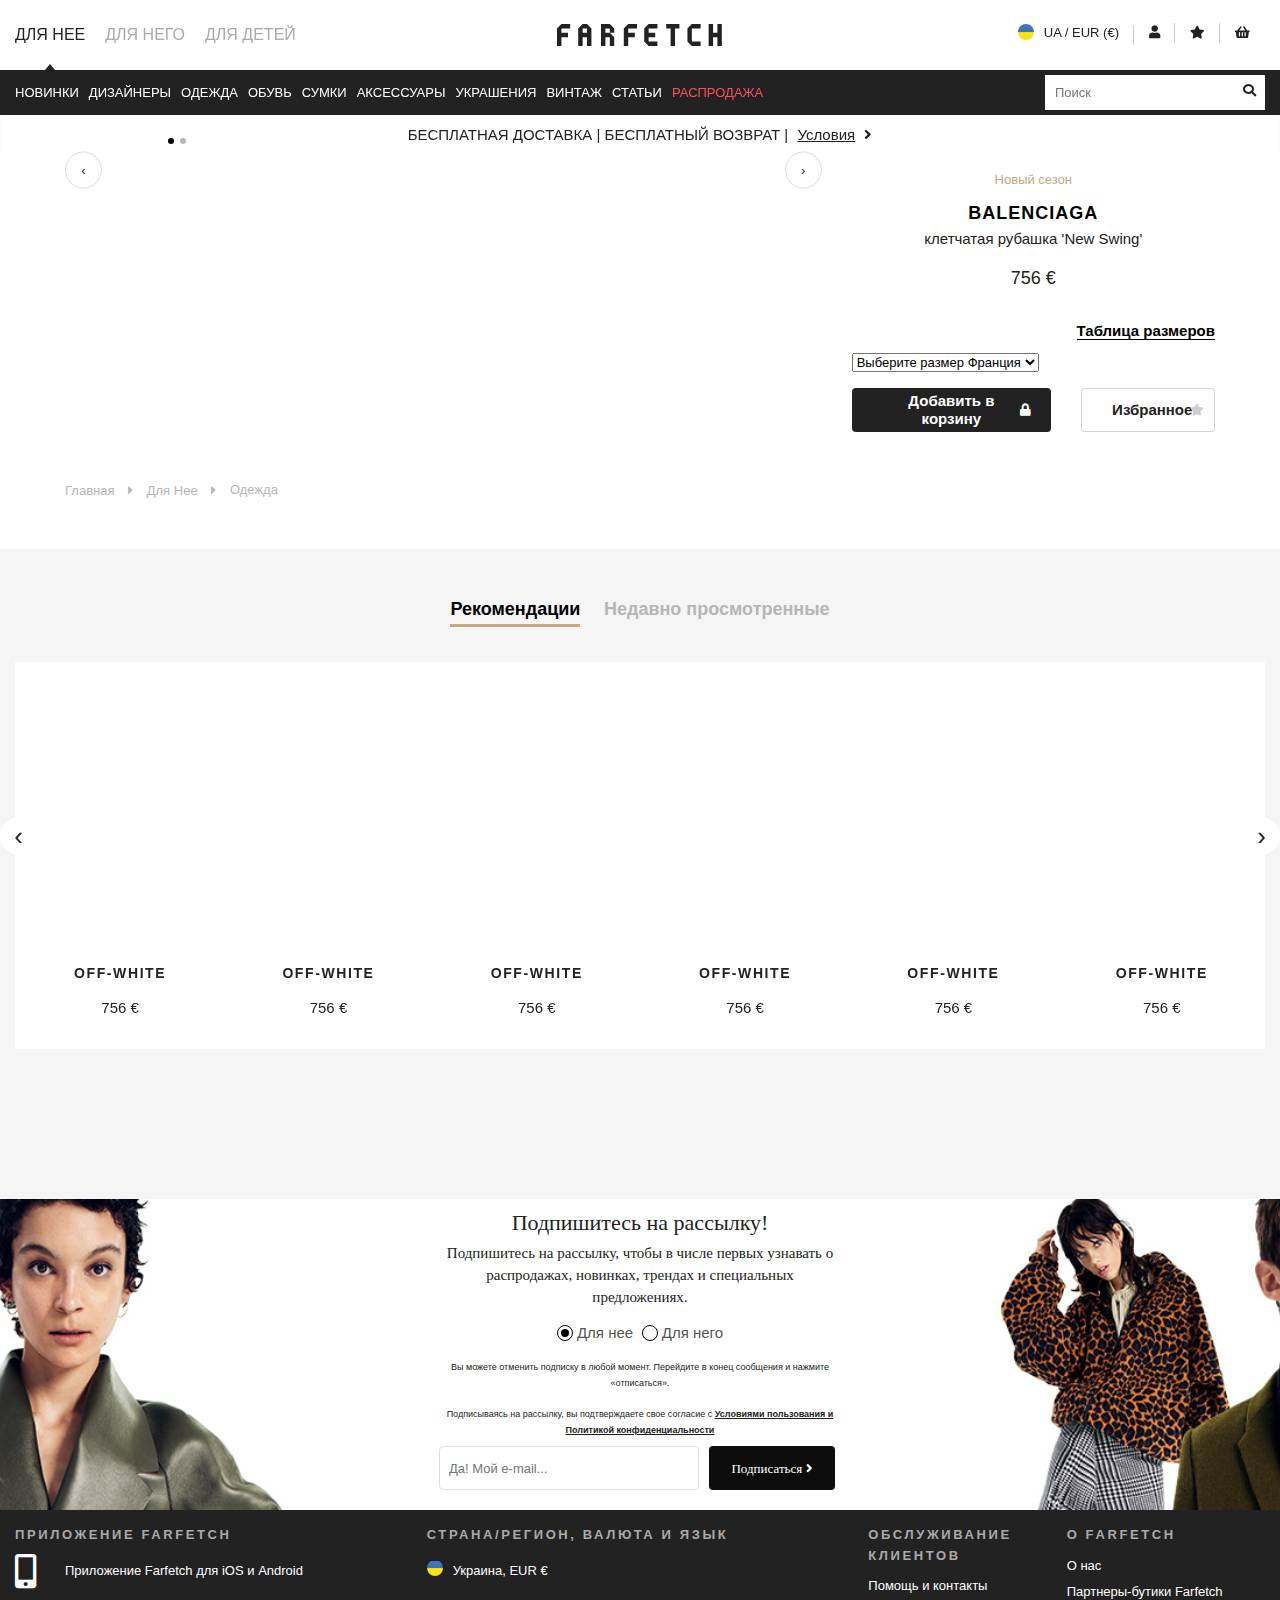
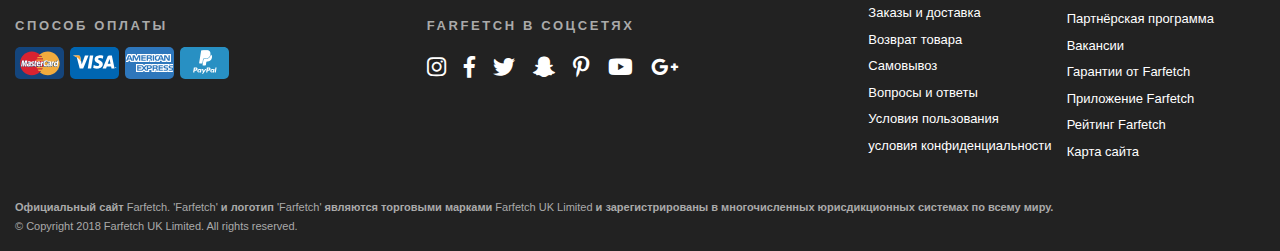
==== card.html @ ab51b07d "комит" ====
<!DOCTYPE html>
<html lang="ru">
<head>
	<meta charset="UTF-8">

	<title>Заголовок</title>
<!--
	<link rel="shortcut icon" href="img/favicon/favicon.ico" type="image/x-icon">
	<link rel="icon" href="img/favicon/apple-touch-icon.png">
	<link rel="icon" sizes="72x72" href="img/favicon/apple-touch-icon-72x72.png">
	<link rel="icon" sizes="114x114" href="img/favicon/apple-touch-icon-114x114.png">
-->
	<meta http-equiv="X-UA-Compatible" content="IE=edge">
	<meta name="viewport" content="width=device-width, initial-scale=1">

	<!-- Styles -->
	<link rel="stylesheet" href="libs/bootstrap/css/bootstrap.min.css">
	<link rel="stylesheet" href="libs/fontawesome/css/all.min.css">
	<link rel="stylesheet" href="libs/animate.css">
	<link rel="stylesheet" href="libs/OwlCarousel2/dist/assets/owl.carousel.min.css">
	<link rel="stylesheet" href="css/fonts.css">
	<link rel="stylesheet" href="css/main.css">
	<link rel="stylesheet" href="css/media.css">
	<!-- End_Styles -->
</head>
<body>
	<div class="wrap">
		<div class="wrapper">
			<div class="wrapper-bg"></div>
			<header class="header">
				<div class="header__mob">
					<div class="header__mobnav">
						<div class="header__h-nav">
							<div class="h-nav__trang"></div>
							<ul class="h-nav">
								<li class="h-nav__item active">
									<a href="#" class="h-nav__link" name="togwomen">
										Для нее
									</a>
								</li>
								<li class="h-nav__item">
									<a href="#" class="h-nav__link" name="togmen">
										Для него
									</a>
								</li>
								<li class="h-nav__item">
									<a href="#" class="h-nav__link" name="togkids">
										Для детей
									</a>
								</li>
							</ul>
						</div>
						<div class="header__h-subnav">
							<ul class="h-subnav h-subnav-1">
								<li class="h-subnav__item">
									<a href="#" class="h-subnav__link">
										Для нее
									</a>
								</li>
								<li class="h-subnav__item h-subnav__item-menu">
									<a href="#" class="h-subnav__link">
										Новинки
										<i class="fas fa-angle-right"></i>
									</a>
									<div class="header__h-menu">
										<div class="h-menu">
											<ul class="h-menu__list">
												<li class="h-menu__item">
													<a href="#" class="h-menu__link h-menu__link-back">
														<i class="fas fa-angle-left"></i>
														Назад
													</a>
												</li>
												<li class="h-menu__item">
													<a href="#" class="h-menu__link h-menu__link-title">
														Новинки
													</a>
												</li>
												<li class="h-menu__item">
													<a href="#" class="h-menu__link">
														Вещь дня
													</a>
												</li>
												<li class="h-menu__item">
													<a href="#" class="h-menu__link">
														Все новинки
													</a>
												</li>
												<li class="h-menu__item">
													<a href="#" class="h-menu__link">
														Актуальные бренды
													</a>
												</li>
												<li class="h-menu__item">
													<a href="#" class="h-menu__link">
														Эксклюзивы & Коллаборации
													</a>
												</li>
												<li class="h-menu__item">
													<a href="#" class="h-menu__link h-menu__link-title">
														Актуально
													</a>
												</li>
												<li class="h-menu__item">
													<a href="#" class="h-menu__link">
														Узор 'Ломаная клетка'
													</a>
												</li>
												<li class="h-menu__item">
													<a href="#" class="h-menu__link">
														Неоновые сумки
													</a>
												</li>
												<li class="h-menu__item">
													<a href="#" class="h-menu__link">
														Микс принтов
													</a>
												</li>
												<li class="h-menu__item">
													<a href="#" class="h-menu__link">
														Ботильоны на низком каблуке
													</a>
												</li>
												<li class="h-menu__item">
													<a href="#" class="h-menu__link h-menu__link-title">
														Выбор Farfetch
													</a>
												</li>
												<li class="h-menu__item">
													<a href="#" class="h-menu__link">
														Осень-зима 2018
													</a>
												</li>
												<li class="h-menu__item">
													<a href="#" class="h-menu__link">
														Наши бестселлеры
													</a>
												</li>
												<li class="h-menu__item">
													<a href="#" class="h-menu__link">
														Гардероб для отпуска
													</a>
												</li>
												<li class="h-menu__item">
													<a href="#" class="h-menu__link">
														Стритстайл
													</a>
												</li>
												<li class="h-menu__item">
													<a href="#" class="h-menu__link">
														Умные покупки
													</a>
												</li>
												<li class="h-menu__item">
													<a href="#" class="h-menu__link">
														Эко-бренды
													</a>
												</li>
												<li class="h-menu__item">
													<a href="#" class="h-menu__link">
														Вечерние наряды
													</a>
												</li>
												<li class="h-menu__item">
													<a href="#" class="h-menu__link">
														Идеи подарков
													</a>
												</li>
											</ul>
										</div>
									</div>
								</li>
								<li class="h-subnav__item h-subnav__item-menu">
									<a href="#" class="h-subnav__link">
										Дизайнеры
										<i class="fas fa-angle-right"></i>
									</a>
								</li>
								<li class="h-subnav__item h-subnav__item-menu">
									<a href="#" class="h-subnav__link">
										Одежда
										<i class="fas fa-angle-right"></i>
									</a>
								</li>
								<li class="h-subnav__item h-subnav__item-menu">
									<a href="#" class="h-subnav__link">
										Обувь
										<i class="fas fa-angle-right"></i>
									</a>
								</li>
								<li class="h-subnav__item h-subnav__item-menu">
									<a href="#" class="h-subnav__link">
										Сумки
										<i class="fas fa-angle-right"></i>
									</a>
								</li>
								<li class="h-subnav__item h-subnav__item-menu">
									<a href="#" class="h-subnav__link">
										Аксессуары
										<i class="fas fa-angle-right"></i>
									</a>
								</li>
								<li class="h-subnav__item h-subnav__item-menu">
									<a href="#" class="h-subnav__link">
										Украшения
										<i class="fas fa-angle-right"></i>
									</a>
								</li>
								<li class="h-subnav__item h-subnav__item-menu">
									<a href="#" class="h-subnav__link">
										Винтаж
										<i class="fas fa-angle-right"></i>
									</a>
								</li>
								<li class="h-subnav__item h-subnav__item-menu">
									<a href="#" class="h-subnav__link">
										Статьи
										<i class="fas fa-angle-right"></i>
									</a>
								</li>
								<li class="h-subnav__item h-subnav__item-menu">
									<a href="#" class="h-subnav__link h-subnav__link-hot">
										Распродажа
										<i class="fas fa-angle-right"></i>
									</a>
								</li>
								<li class="h-subnav__item h-subnav__item-buttons">
									<a href="#" class="h-subnav__btn">
										Войти
									</a>
									<a href="#" class="h-subnav__btn">
										Регистрация
									</a>
								</li>
							</ul>
							<ul class="h-subnav h-subnav-2" style="display: none;">
								<li class="h-subnav__item">
									<a href="#" class="h-subnav__link">
										Новинки
									</a>
								</li>
								<li class="h-subnav__item">
									<a href="#" class="h-subnav__link">
										Дизайнеры
									</a>
								</li>
								<li class="h-subnav__item">
									<a href="#" class="h-subnav__link">
										Одежда
									</a>
								</li>
								<li class="h-subnav__item">
									<a href="#" class="h-subnav__link">
										Обувь
									</a>
								</li>
								<li class="h-subnav__item">
									<a href="#" class="h-subnav__link">
										Кроссовки
									</a>
								</li>
								<li class="h-subnav__item">
									<a href="#" class="h-subnav__link">
										Сумки
									</a>
								</li>
								<li class="h-subnav__item">
									<a href="#" class="h-subnav__link">
										Аксессуары
									</a>
								</li>
								<li class="h-subnav__item">
									<a href="#" class="h-subnav__link">
										Часы
									</a>
								</li>
								<li class="h-subnav__item">
									<a href="#" class="h-subnav__link">
										Статьи
									</a>
								</li>
								<li class="h-subnav__item">
									<a href="#" class="h-subnav__link h-subnav__link-hot">
										Распродажа
									</a>
								</li>
							</ul>
							<ul class="h-subnav h-subnav-3" style="display: none;">
								<li class="h-subnav__item">
									<a href="#" class="h-subnav__link">
										Новинки
									</a>
								</li>
								<li class="h-subnav__item">
									<a href="#" class="h-subnav__link">
										Дизайнеры
									</a>
								</li>
								<li class="h-subnav__item">
									<a href="#" class="h-subnav__link">
										Девочки (0-36 Мес)
									</a>
								</li>
								<li class="h-subnav__item">
									<a href="#" class="h-subnav__link">
										Мальчики (0-36 Мес)
									</a>
								</li>
								<li class="h-subnav__item">
									<a href="#" class="h-subnav__link">
										Девочки (2-12 Лет)
									</a>
								</li>
								<li class="h-subnav__item">
									<a href="#" class="h-subnav__link">
										Мальчики (2-12 Лет)
									</a>
								</li>
								<li class="h-subnav__item">
									<a href="#" class="h-subnav__link">
										Обувь
									</a>
								</li>
								<li class="h-subnav__item">
									<a href="#" class="h-subnav__link h-subnav__link-hot">
										Распродажа
									</a>
								</li>
							</ul>
						</div>
					</div>
					<div class="header__mobsearch" id="mobile-search">
						<div class="h-mobsearch">
							<ul class="h-mobsearch__list">
								<li class="h-mobsearch__item active">
									<a href="#" class="h-mobsearch__link">
										Для нее
									</a>
								</li>
								<li class="h-mobsearch__item">
									<a href="#" class="h-mobsearch__link">
										Для него
									</a>
								</li>
								<li class="h-mobsearch__item">
									<a href="#" class="h-mobsearch__link">
										Для детей
									</a>
								</li>
							</ul>
							<div class="h-mobsearch__content">
								<a href="#" class="h-mobsearch__close">
									<i class="fas fa-times"></i>
								</a>
								<div class="h-mobsearch__search">
									<input type="text" class="h-mobsearch__input" placeholder="Искать по бренду или названию">
								</div>
								<div class="h-mobsearch__tovs">
									<div class="h-mobsearch__subtitle">
										Categories
									</div>
									<div class="h-mobsearch__tov">
										Толс<strong>тов</strong>ки - Топы
										<span>1669</span>
									</div>
									<div class="h-mobsearch__tov">
										Чехлы для телефонов и планше <strong>тов</strong> - Стиль жизни
										<span>343</span>
									</div>
								</div>
							</div>
						</div>
					</div>
					<div class="container">
						<div class="row">
							<div class="col">
								<div class="header__h-mobnav">
									<ul class="h-mobnav">
										<li class="h-mobnav__item">
											<a href="#" class="h-mobnav__link h-mobnav__link-bars">
												<i class="fas fa-bars"></i>
											</a>
										</li>
										<li class="h-mobnav__item">
											<a href="#" class="h-mobnav__link h-mobnav__link--search">
												<i class="fas fa-search"></i>
											</a>
										</li>
									</ul>
								</div>
							</div>
							<div class="col">
								<div class="header__h-moblogo">
									<a href="/" class="h-moblogo">
										<svg xmlns="http://www.w3.org/2000/svg" viewBox="0 0 500 67"><g fill="#222222" fill-rule="evenodd"><title>Farfetch Logo</title><polyline points="13.35 13.34 40 13.34 40 0 13.35 0 13.35 0 0 13.34 0 66.54 13.35 66.54 13.35 39.95 33.36 39.95 33.36 26.61 13.35 26.61 13.35 13.34"></polyline><path d="M77.63,26.61 L90.9,26.61 L90.9,13.34 L77.63,13.34 L77.63,26.61 Z M90.9,0 L77.63,0 L64.28,13.34 L64.28,66.54 L77.63,66.54 L77.63,39.95 L90.9,39.95 L90.9,66.54 L104.25,66.54 L104.25,13.34 L90.9,0 Z"></path><polyline points="459.52 0 459.52 66.54 472.87 66.54 472.87 39.95 486.14 39.95 486.14 66.54 499.49 66.54 499.49 0 486.14 0 486.14 26.61 472.87 26.61 472.87 0 459.52 0"></polyline><polyline points="146.63 26.61 146.63 13.34 160.04 13.34 160.04 26.61 173.39 26.61 173.39 13.34 160.04 0 133.33 0 133.33 66.54 146.63 66.54 146.63 39.95 160.04 39.95 160.04 66.54 173.39 66.54 173.39 39.95 160.04 26.61 146.63 26.61"></polyline><polyline points="215.73 13.34 242.38 13.34 242.38 0 215.72 0 202.38 13.34 202.38 66.54 215.72 66.54 215.72 39.95 235.74 39.95 235.74 26.61 215.72 26.61 215.72 13.34 215.73 13.34"></polyline><polyline points="370.96 0 331 0 330.95 13.34 344.28 13.34 344.28 66.54 357.63 66.54 357.63 13.34 370.96 13.34 370.96 0"></polyline><polyline points="277.65 53.22 277.63 53.22 277.63 39.95 297.65 39.95 297.65 26.61 277.63 26.61 277.63 13.34 304.3 13.34 304.3 0 277.63 0 264.3 13.34 264.29 13.34 264.29 53.22 264.31 53.22 277.63 66.54 304.3 66.54 304.3 53.22 277.65 53.22"></polyline><polyline points="408.59 53.22 408.59 13.34 435.23 13.34 435.23 0 408.58 0 395.24 13.34 395.24 53.22 408.58 66.54 435.24 66.54 435.24 53.22 408.59 53.22"></polyline></g></svg>
									</a>
								</div>
							</div>
							<div class="col">
								<div class="header__h-mobinfo">
									<ul class="h-mobinfo">
										<li class="h-mobinfo__item">
											<a href="#" class="h-mobinfo__link">
												<i class="fas fa-star"></i>
											</a>
										</li>
										<li class="h-mobinfo__item">
											<a href="#" class="h-mobinfo__link">
												<i class="fas fa-shopping-basket"></i>
											</a>
										</li>
									</ul>
								</div>
							</div>
						</div>
					</div>
				</div>
				<div class="header__top">
					<div class="container">
						<div class="row">
							<div class="col-xl-4 col-lg-4">
								<div class="header__h-nav">
									<div class="h-nav__trang"></div>
									<ul class="h-nav">
										<li class="h-nav__item active">
											<a href="#" class="h-nav__link" name="togwomen">
												Для нее
											</a>
										</li>
										<li class="h-nav__item">
											<a href="#" class="h-nav__link" name="togmen">
												Для него
											</a>
										</li>
										<li class="h-nav__item">
											<a href="#" class="h-nav__link" name="togkids">
												Для детей
											</a>
										</li>
									</ul>
								</div>
							</div>
							<div class="col-xl-4 col-lg-4">
								<div class="header__h-logo">
									<a href="#" class="h-logo">
										<svg xmlns="http://www.w3.org/2000/svg" viewBox="0 0 500 67"><g fill="#222222" fill-rule="evenodd"><title>Farfetch Logo</title><polyline points="13.35 13.34 40 13.34 40 0 13.35 0 13.35 0 0 13.34 0 66.54 13.35 66.54 13.35 39.95 33.36 39.95 33.36 26.61 13.35 26.61 13.35 13.34"></polyline><path d="M77.63,26.61 L90.9,26.61 L90.9,13.34 L77.63,13.34 L77.63,26.61 Z M90.9,0 L77.63,0 L64.28,13.34 L64.28,66.54 L77.63,66.54 L77.63,39.95 L90.9,39.95 L90.9,66.54 L104.25,66.54 L104.25,13.34 L90.9,0 Z"></path><polyline points="459.52 0 459.52 66.54 472.87 66.54 472.87 39.95 486.14 39.95 486.14 66.54 499.49 66.54 499.49 0 486.14 0 486.14 26.61 472.87 26.61 472.87 0 459.52 0"></polyline><polyline points="146.63 26.61 146.63 13.34 160.04 13.34 160.04 26.61 173.39 26.61 173.39 13.34 160.04 0 133.33 0 133.33 66.54 146.63 66.54 146.63 39.95 160.04 39.95 160.04 66.54 173.39 66.54 173.39 39.95 160.04 26.61 146.63 26.61"></polyline><polyline points="215.73 13.34 242.38 13.34 242.38 0 215.72 0 202.38 13.34 202.38 66.54 215.72 66.54 215.72 39.95 235.74 39.95 235.74 26.61 215.72 26.61 215.72 13.34 215.73 13.34"></polyline><polyline points="370.96 0 331 0 330.95 13.34 344.28 13.34 344.28 66.54 357.63 66.54 357.63 13.34 370.96 13.34 370.96 0"></polyline><polyline points="277.65 53.22 277.63 53.22 277.63 39.95 297.65 39.95 297.65 26.61 277.63 26.61 277.63 13.34 304.3 13.34 304.3 0 277.63 0 264.3 13.34 264.29 13.34 264.29 53.22 264.31 53.22 277.63 66.54 304.3 66.54 304.3 53.22 277.65 53.22"></polyline><polyline points="408.59 53.22 408.59 13.34 435.23 13.34 435.23 0 408.58 0 395.24 13.34 395.24 53.22 408.58 66.54 435.24 66.54 435.24 53.22 408.59 53.22"></polyline></g></svg>
									</a>
								</div>
							</div>
							<div class="col-xl-4 col-lg-4">
								<div class="header__h-panel">
									<ul class="h-panel">
										<li class="h-panel__item">
											<a href="#" class="h-panel__lang">
												UA / EUR (€)
											</a>
										</li>
										<li class="h-panel__item">
											<a href="#" class="h-panel__link">
												<i class="fas fa-user"></i>
											</a>
										</li>
										<li class="h-panel__item">
											<a href="#" class="h-panel__link">
												<i class="fas fa-star"></i>
											</a>
										</li>
										<li class="h-panel__item">
											<a href="#" class="h-panel__link">
												<i class="fas fa-shopping-basket"></i>
											</a>
										</li>
									</ul>
								</div>
							</div>
						</div>
					</div>
				</div>
				<div class="header__bottom">
					<div class="container">
						<div class="row">
							<div class="col-xl-9 col-lg-9">
								<div class="header__h-subnav">
									<ul class="h-subnav h-subnav-1">
										<li class="h-subnav__item">
											<a href="#" class="h-subnav__link">
												Новинки
											</a>
											<div class="header__menu">
												<div class="container">
													<div class="row">
														<div class="col-xl-6">
															<div class="header__h-menu">
																<div class="h-menu h-menu-col">
																	<div class="h-menu__title">
																		Новинки
																	</div>
																	<ul class="h-menu__list">
																		<li class="h-menu__item">
																			<a href="#" class="h-menu__link">
																				Вещь дня
																			</a>
																		</li>
																		<li class="h-menu__item">
																			<a href="#" class="h-menu__link">
																				Все новинки
																			</a>
																		</li>
																		<li class="h-menu__item">
																			<a href="#" class="h-menu__link">
																				Актуальные бренды
																			</a>
																		</li>
																		<li class="h-menu__item">
																			<a href="#" class="h-menu__link">
																				Эксклюзивы & Коллаборации
																			</a>
																		</li>
																	</ul>
																</div>
																<div class="h-menu h-menu-col">
																	<div class="h-menu__title">
																		Актуально
																	</div>
																	<ul class="h-menu__list">
																		<li class="h-menu__item">
																			<a href="#" class="h-menu__link">
																				Узор 'Ломаная клетка'
																			</a>
																		</li>
																		<li class="h-menu__item">
																			<a href="#" class="h-menu__link">
																				Неоновые сумки
																			</a>
																		</li>
																		<li class="h-menu__item">
																			<a href="#" class="h-menu__link">
																				Микс принтов
																			</a>
																		</li>
																		<li class="h-menu__item">
																			<a href="#" class="h-menu__link">
																				Ботильоны на низком каблуке
																			</a>
																		</li>
																	</ul>
																</div>
																<div class="h-menu h-menu-col">
																	<div class="h-menu__title">
																		Выбор Farfetch
																	</div>
																	<ul class="h-menu__list">
																		<li class="h-menu__item">
																			<a href="#" class="h-menu__link">
																				Осень-зима 2018
																			</a>
																		</li>
																		<li class="h-menu__item">
																			<a href="#" class="h-menu__link">
																				Наши бестселлеры
																			</a>
																		</li>
																		<li class="h-menu__item">
																			<a href="#" class="h-menu__link">
																				Гардероб для отпуска
																			</a>
																		</li>
																		<li class="h-menu__item">
																			<a href="#" class="h-menu__link">
																				Стритстайл
																			</a>
																		</li>
																		<li class="h-menu__item">
																			<a href="#" class="h-menu__link">
																				Умные покупки
																			</a>
																		</li>
																		<li class="h-menu__item">
																			<a href="#" class="h-menu__link">
																				Эко-бренды
																			</a>
																		</li>
																		<li class="h-menu__item">
																			<a href="#" class="h-menu__link">
																				Вечерние наряды
																			</a>
																		</li>
																		<li class="h-menu__item">
																			<a href="#" class="h-menu__link">
																				Идеи подарков
																			</a>
																		</li>
																	</ul>
																</div>
															</div>
														</div>
														<div class="col-xl-6">
															<div class="header__h-menu">
																<div class="h-menu h-menu-img">
																	<img src="img/womens-new_in.jpg" alt="alt" class="h-menu__img">
																	<div class="h-menu__block">
																		<span class="h-menu__actual">
																			Актуально
																		</span>
																		<a href="#" class="h-menu__zag">
																			Осень-Зима 2018
																		</a>
																		<span class="h-menu__vid">
																			Выбрать
																		</span>
																	</div>
																</div>
															</div>
														</div>
													</div>
												</div>
											</div>
										</li>
										<li class="h-subnav__item">
											<a href="#" class="h-subnav__link">
												Дизайнеры
											</a>
											<div class="header__menu">
												<div class="container">
													<div class="row">
														<div class="col-xl-6">
															<div class="header__h-menu">
																<div class="h-menu h-menu-col">
																	<div class="h-menu__title">
																		Дизайнеры
																	</div>
																	<ul class="h-menu__list">
																		<li class="h-menu__item">
																			<a href="#" class="h-menu__link">
																				Alexander McQueen 
																			</a>
																		</li>
																		<li class="h-menu__item">
																			<a href="#" class="h-menu__link">
																				Balenciaga 
																			</a>
																		</li>
																		<li class="h-menu__item">
																			<a href="#" class="h-menu__link">
																				Bottega Veneta
																			</a>
																		</li>
																		<li class="h-menu__item">
																			<a href="#" class="h-menu__link">
																				Burberry 
																			</a>
																		</li>
																		<li class="h-menu__item">
																			<a href="#" class="h-menu__link">
																				Chloé 
																			</a>
																		</li>
																		<li class="h-menu__item">
																			<a href="#" class="h-menu__link">
																				Dolce & Gabbana 
																			</a>
																		</li>
																		<li class="h-menu__item">
																			<a href="#" class="h-menu__link">
																				Givenchy 
																			</a>
																		</li>
																		<li class="h-menu__item">
																			<a href="#" class="h-menu__link">
																				Gucci 
																			</a>
																		</li>
																		<li class="h-menu__item">
																			<a href="#" class="h-menu__link">
																				Maison Margiela 
																			</a>
																		</li>
																		<li class="h-menu__item">
																			<a href="#" class="h-menu__link">
																				Marni 
																			</a>
																		</li>
																		<li class="h-menu__item">
																			<a href="#" class="h-menu__link">
																				Miu Miu 
																			</a>
																		</li>
																		<li class="h-menu__item">
																			<a href="#" class="h-menu__link">
																				Moncler 
																			</a>
																		</li>
																		<li class="h-menu__item">
																			<a href="#" class="h-menu__link">
																				Prada 
																			</a>
																		</li>
																		<li class="h-menu__item">
																			<a href="#" class="h-menu__link">
																				Saint Laurent 
																			</a>
																		</li>
																		<li class="h-menu__item">
																			<a href="#" class="h-menu__link">
																				Valentino 
																			</a>
																		</li>
																	</ul>
																</div>
																<div class="h-menu h-menu-alf">
																	<div class="h-menu__title">
																		Дизайнеры от A до Z
																	</div>
																	<ul class="h-menu__sort">
																		<li class="h-menu__sortitem h-menu__sortitem-first">
																			<a href="#" class="h-menu__sortlink">
																				0-9
																			</a>
																		</li>
																		<li class="h-menu__sortitem">
																			<a href="#" class="h-menu__sortlink">
																				A
																			</a>
																		</li>
																		<li class="h-menu__sortitem">
																			<a href="#" class="h-menu__sortlink">
																				B
																			</a>
																		</li>
																		<li class="h-menu__sortitem">
																			<a href="#" class="h-menu__sortlink">
																				C
																			</a>
																		</li>
																		<li class="h-menu__sortitem">
																			<a href="#" class="h-menu__sortlink">
																				D
																			</a>
																		</li>
																		<li class="h-menu__sortitem">
																			<a href="#" class="h-menu__sortlink">
																				E
																			</a>
																		</li>
																		<li class="h-menu__sortitem">
																			<a href="#" class="h-menu__sortlink">
																				F
																			</a>
																		</li>
																		<li class="h-menu__sortitem">
																			<a href="#" class="h-menu__sortlink">
																				G
																			</a>
																		</li>
																		<li class="h-menu__sortitem">
																			<a href="#" class="h-menu__sortlink">
																				H
																			</a>
																		</li>
																		<li class="h-menu__sortitem">
																			<a href="#" class="h-menu__sortlink">
																				I
																			</a>
																		</li>
																		<li class="h-menu__sortitem">
																			<a href="#" class="h-menu__sortlink">
																				J
																			</a>
																		</li>
																		<li class="h-menu__sortitem">
																			<a href="#" class="h-menu__sortlink">
																				K
																			</a>
																		</li>
																	</ul>
																	<a href="#" class="h-menu__allcat">
																		Все категории
																	</a>
																</div>
															</div>
														</div>
														<div class="col-xl-6">
															<div class="header__h-menu">
																<div class="h-menu h-menu-img">
																	<img src="img/womens-designer.jpg" alt="alt" class="h-menu__img">
																	<div class="h-menu__block">
																		<span class="h-menu__actual">
																			Бренд
																		</span>
																		<a href="#" class="h-menu__zag">
																			Pinco
																		</a>
																		<span class="h-menu__vid">
																			Коллекция
																		</span>
																	</div>
																</div>
															</div>
														</div>
													</div>
												</div>
											</div>
										</li>
										<li class="h-subnav__item">
											<a href="#" class="h-subnav__link">
												Одежда
											</a>
										</li>
										<li class="h-subnav__item">
											<a href="#" class="h-subnav__link">
												Обувь
											</a>
										</li>
										<li class="h-subnav__item">
											<a href="#" class="h-subnav__link">
												Сумки
											</a>
										</li>
										<li class="h-subnav__item">
											<a href="#" class="h-subnav__link">
												Аксессуары
											</a>
										</li>
										<li class="h-subnav__item">
											<a href="#" class="h-subnav__link">
												Украшения
											</a>
										</li>
										<li class="h-subnav__item">
											<a href="#" class="h-subnav__link">
												Винтаж
											</a>
										</li>
										<li class="h-subnav__item">
											<a href="#" class="h-subnav__link">
												Статьи
											</a>
										</li>
										<li class="h-subnav__item">
											<a href="#" class="h-subnav__link h-subnav__link-hot">
												Распродажа
											</a>
										</li>
									</ul>
									<ul class="h-subnav h-subnav-2" style="display: none;">
										<li class="h-subnav__item">
											<a href="#" class="h-subnav__link">
												Новинки
											</a>
										</li>
										<li class="h-subnav__item">
											<a href="#" class="h-subnav__link">
												Дизайнеры
											</a>
										</li>
										<li class="h-subnav__item">
											<a href="#" class="h-subnav__link">
												Одежда
											</a>
										</li>
										<li class="h-subnav__item">
											<a href="#" class="h-subnav__link">
												Обувь
											</a>
										</li>
										<li class="h-subnav__item">
											<a href="#" class="h-subnav__link">
												Кроссовки
											</a>
										</li>
										<li class="h-subnav__item">
											<a href="#" class="h-subnav__link">
												Сумки
											</a>
										</li>
										<li class="h-subnav__item">
											<a href="#" class="h-subnav__link">
												Аксессуары
											</a>
										</li>
										<li class="h-subnav__item">
											<a href="#" class="h-subnav__link">
												Часы
											</a>
										</li>
										<li class="h-subnav__item">
											<a href="#" class="h-subnav__link">
												Статьи
											</a>
										</li>
										<li class="h-subnav__item">
											<a href="#" class="h-subnav__link h-subnav__link-hot">
												Распродажа
											</a>
										</li>
									</ul>
									<ul class="h-subnav h-subnav-3" style="display: none;">
										<li class="h-subnav__item">
											<a href="#" class="h-subnav__link">
												Новинки
											</a>
										</li>
										<li class="h-subnav__item">
											<a href="#" class="h-subnav__link">
												Дизайнеры
											</a>
										</li>
										<li class="h-subnav__item">
											<a href="#" class="h-subnav__link">
												Девочки (0-36 Мес)
											</a>
										</li>
										<li class="h-subnav__item">
											<a href="#" class="h-subnav__link">
												Мальчики (0-36 Мес)
											</a>
										</li>
										<li class="h-subnav__item">
											<a href="#" class="h-subnav__link">
												Девочки (2-12 Лет)
											</a>
										</li>
										<li class="h-subnav__item">
											<a href="#" class="h-subnav__link">
												Мальчики (2-12 Лет)
											</a>
										</li>
										<li class="h-subnav__item">
											<a href="#" class="h-subnav__link">
												Обувь
											</a>
										</li>
										<li class="h-subnav__item">
											<a href="#" class="h-subnav__link h-subnav__link-hot">
												Распродажа
											</a>
										</li>
									</ul>
								</div>
							</div>
							<div class="col-xl-3 col-lg-3">
								<div class="header__h-search">
									<div class="h-search">
										<i class="fas fa-search"></i>
										<form action="">
											<input type="text" class="h-search__input" placeholder="Поиск">
											<button type="sybmit" class="h-search__button"></button>
										</form>
									</div>
								</div>
							</div>
						</div>
					</div>
				</div>
			</header>
			<div class="page">
				<div class="page__p-lineslider">
					<div class="p-lineslider owl-carousel">
						<div class="p-lineslider__item">
							<div class="container">
								<div class="row">
									<div class="col-12">
										<div class="p-lineslider__text">
											<p>БЕСПЛАТНАЯ ДОСТАВКА | БЕСПЛАТНЫЙ ВОЗВРАТ | <a href="#">Условия</a> <i class="fas fa-angle-right"></i></p>
										</div>
									</div>
								</div>
							</div>
						</div>
						<div class="p-lineslider__item" style="background-color: #ddd;">
							<div class="container">
								<div class="row">
									<div class="col-12">
										<div class="p-lineslider__text">
											<div style="color: #fc5d65;">ПОДПИШИТЕСЬ НА РАССЫЛКУ </div> <p> | Вы всегда будете в курсе специальных предложений и трендов сезона | <a href="#">Подписаться</a></p>
										</div>
									</div>
								</div>
							</div>
						</div>
					</div>
				</div>
				<div class="content">
					<div class="container">
						<div class="card-content">
							<div class="row">
								<div class="col-md-8">
									<div class="card-slider owl-carousel">
										<div class="card-item row no-gutters align-items-center">
											<div>
												<img src="http://via.placeholder.com/377x500" alt="">
											</div>
										</div>
										<div class="card-item row no-gutters align-items-center">
											<div>
												<img src="http://via.placeholder.com/377x500" alt="">
											</div>
										</div>
										<div class="card-item row no-gutters align-items-center">
											<div>
												<img src="http://via.placeholder.com/377x500" alt="">
											</div>
										</div>
										<div class="card-item row no-gutters align-items-center">
											<div>
												<img src="http://via.placeholder.com/377x500" alt="">
											</div>
										</div>
									</div>
								</div>
								<div class="col-md-4">
									<div class="card-right row no-gutters align-items-center">
										<div>
											<div class="p-status p-status--card">Новый сезон</div>
											<div class="p-name">
												<a href="#">Balenciaga</a>
											</div>
											<div class="p-category">
												клетчатая рубашка 'New Swing'
											</div>
											<div class="p-scrollslider__price p-scrollslider__price--card">
												756 €
											</div>
											<div class="p-size">
												<div class="p-size__link">
													<a href="#">Таблица размеров</a>
												</div>
												<div class="p-size__select">
													<select name="" id="">
														<option value="">Выберите размер Франция</option>
														<option value="">36 FR</option>
														<option value="">37 FR</option>
														<option value="">38 FR</option>
													</select>
												</div>
											</div>
											<div class="p-btn row">
												<div class="col-md-7">
													<a href="#" class="btn-black">
														Добавить в корзину
														<i class="btn-icon fas fa-lock"></i>
													</a>
												</div>
												<div class="col-md-5">
													<a href="#" class="btn-white">
														Избранное
														<i class="btn-icon fas fa-star"></i>
													</a>
												</div>
											</div>
										</div>
									</div>
								</div>
							</div>
							<div class="p-breadcrumb p-breadcrumb--card">
								<ul>
									<li>
										<a href="#">Главная</a>
										<i class="fas fa-caret-right"></i>
									</li>
									<li>
										<a href="#">Для Нее</a>
										<i class="fas fa-caret-right"></i>
									</li>
									<li>
										<span>Одежда</span>
									</li>
								</ul>
							</div>
						</div>
					</div>
					<div class="similar">
						<div class="container">
							<div class="similar-tab">
								<a href="#" class="similar-tab__item middle active">Рекомендации</a>
								<a href="#" class="similar-tab__item middle">Недавно просмотренные</a>
							</div>
							<div class="similar-content">
								<div class="similar-pane">
									<div class="similar-carousel owl-carousel">
										<div class="similar-item">
											<div class="similar-img row no-gutters align-items-center">
												<div>
													<img src="http://via.placeholder.com/225x280" alt="">
												</div>
											</div>
											<h2 class="p-scrollslider__title">
												OFF-White
											</h2>
											<div class="p-scrollslider__price">
												756 €
											</div>
										</div>
										<div class="similar-item">
											<div class="similar-img row no-gutters align-items-center">
												<div>
													<img src="http://via.placeholder.com/225x280" alt="">
												</div>
											</div>
											<h2 class="p-scrollslider__title">
												OFF-White
											</h2>
											<div class="p-scrollslider__price">
												756 €
											</div>
										</div>
										<div class="similar-item">
											<div class="similar-img row no-gutters align-items-center">
												<div>
													<img src="http://via.placeholder.com/225x280" alt="">
												</div>
											</div>
											<h2 class="p-scrollslider__title">
												OFF-White
											</h2>
											<div class="p-scrollslider__price">
												756 €
											</div>
										</div>
										<div class="similar-item">
											<div class="similar-img row no-gutters align-items-center">
												<div>
													<img src="http://via.placeholder.com/225x280" alt="">
												</div>
											</div>
											<h2 class="p-scrollslider__title">
												OFF-White
											</h2>
											<div class="p-scrollslider__price">
												756 €
											</div>
										</div>
										<div class="similar-item">
											<div class="similar-img row no-gutters align-items-center">
												<div>
													<img src="http://via.placeholder.com/225x280" alt="">
												</div>
											</div>
											<h2 class="p-scrollslider__title">
												OFF-White
											</h2>
											<div class="p-scrollslider__price">
												756 €
											</div>
										</div>
										<div class="similar-item">
											<div class="similar-img row no-gutters align-items-center">
												<div>
													<img src="http://via.placeholder.com/225x280" alt="">
												</div>
											</div>
											<h2 class="p-scrollslider__title">
												OFF-White
											</h2>
											<div class="p-scrollslider__price">
												756 €
											</div>
										</div>
										<div class="similar-item">
											<div class="similar-img row no-gutters align-items-center">
												<div>
													<img src="http://via.placeholder.com/225x280" alt="">
												</div>
											</div>
											<h2 class="p-scrollslider__title">
												OFF-White
											</h2>
											<div class="p-scrollslider__price">
												756 €
											</div>
										</div>
									</div>
								</div>
							</div>
						</div>
					</div>
				</div>
			</div>
			<footer class="footer">
				<div class="footer__podp">
					<div class="container">
						<div class="row">
							<div class="col-12">
								<div class="footer__f-podp">
									<div class="f-podp">
										<h2 class="f-podp__title">
											Подпишитесь на рассылку!
										</h2>
										<p class="f-podp__description">
											Подпишитесь на рассылку, чтобы в числе первых узнавать о распродажах, новинках, трендах и специальных предложениях.
										</p>
										<ul class="f-podp__list">
											<li class="f-podp__item">
												<input type="radio" id="footer1" name="footerradio" checked>
												<label for="footer1">Для нее</label>
											</li>
											<li class="f-podp__item">
												<input type="radio" id="footer2" name="footerradio">
												<label for="footer2">Для него</label>
											</li>
										</ul>
										<div class="f-podp__little">
											Вы можете отменить подписку в любой момент. Перейдите в конец сообщения и нажмите<br>«отписаться».
										</div>
										<div class="f-podp__little">
											Подписываясь на рассылку, вы подтверждаете свое согласие с <a href="#">Условиями пользования и Политикой конфиденциальности</a>
										</div>
										<form action="">
											<div class="f-podp__form">
												<input type="text" class="f-podp__input" placeholder="Да! Мой e-mail...">
												<button type="submit" class="f-podp__button">
													Подписаться
													<i class="fas fa-angle-right"></i>
												</button>
											</div>
										</form>
									</div>
								</div>
							</div>
						</div>
					</div>
				</div>
				<div class="footer__black">
					<div class="container">
						<div class="row">
							<div class="col-xl-8 col-lg-8">
								<div class="footer__f-menu">
									<div class="f-menu">
										<div class="f-menu__left">
											<div class="f-menu__block">
												<div class="f-menu__title">
													ПРИЛОЖЕНИЕ FARFETCH
													<i class="fas fa-plus visible-xs"></i>
												</div>
												<div class="app-item hidden-xs">
													<a href="#" class="f-menu__pril ">
														<i class="fas fa-mobile-alt"></i>
														Приложение Farfetch для iOS и Android 
													</a>
												</div>
											</div>
											<div class="f-menu__block">
												<div class="f-menu__title">
													СПОСОБ ОПЛАТЫ
													<i class="fas fa-plus visible-xs"></i>
												</div>
												<ul class="f-menu__opl hidden-xs">
													<li class="f-menu__oplitem">
														<a href="#" class="f-menu__oplink" style="background-position: 0 -32px;"></a>
													</li>
													<li class="f-menu__oplitem">
														<a href="#" class="f-menu__oplink" style="background-position: 0 -96px;"></a>
													</li>
													<li class="f-menu__oplitem">
														<a href="#" class="f-menu__oplink" style="background-position: 0 0;"></a>
													</li>
													<li class="f-menu__oplitem">
														<a href="#" class="f-menu__oplink" style="background-position: 0 -128px;"></a>
													</li>
												</ul>
											</div>
										</div>
										<div class="f-menu__right">
											<div class="f-menu__block">
												<div class="f-menu__title">
													СТРАНА/РЕГИОН, ВАЛЮТА И ЯЗЫК
													<i class="fas fa-plus visible-xs"></i>
												</div>
												<div class="f-menu f-menu__lang hidden-xs">
													<a href="#" class="h-panel__lang">
														Украина, EUR €
													</a>
												</div>
											</div>
											<div class="f-menu__block">
												<div class="f-menu__title">
													FARFETCH В СОЦСЕТЯХ
													<i class="fas fa-plus visible-xs"></i>
												</div>
												<ul class="f-menu__soc hidden-xs">
													<li class="f-menu__socitem">
														<a href="#" class="f-menu__soclink">
															<i class="fab fa-instagram"></i>
														</a>
													</li>
													<li class="f-menu__socitem">
														<a href="#" class="f-menu__soclink">
															<i class="fab fa-facebook-f"></i>
														</a>
													</li>
													<li class="f-menu__socitem">
														<a href="#" class="f-menu__soclink">
															<i class="fab fa-twitter"></i>
														</a>
													</li>
													<li class="f-menu__socitem">
														<a href="#" class="f-menu__soclink">
															<i class="fab fa-snapchat-ghost"></i>
														</a>
													</li>
													<li class="f-menu__socitem">
														<a href="#" class="f-menu__soclink">
															<i class="fab fa-pinterest-p"></i>
														</a>
													</li>
													<li class="f-menu__socitem">
														<a href="#" class="f-menu__soclink">
															<i class="fab fa-youtube"></i>
														</a>
													</li>
													<li class="f-menu__socitem">
														<a href="#" class="f-menu__soclink">
															<i class="fab fa-google-plus-g"></i>
														</a>
													</li>
												</ul>
											</div>
										</div>
									</div>
								</div>
							</div>
							<div class="col-xl-4 col-lg-4">
								<div class="footer__f-menu">
									<div class="f-menu">
										<div class="f-menu__left">
											<div class="f-menu__title">
												ОБСЛУЖИВАНИЕ КЛИЕНТОВ
												<i class="fas fa-plus visible-xs"></i>
											</div>
											<ul class="f-menu__list hidden-xs">
												<li class="f-menu__item">
													<a href="" class="f-menu__link">
														Помощь и контакты
													</a>
												</li>
												<li class="f-menu__item">
													<a href="" class="f-menu__link">
														Заказы и доставка
													</a>
												</li>
												<li class="f-menu__item">
													<a href="" class="f-menu__link">
														Возврат товара
													</a>
												</li>
												<li class="f-menu__item">
													<a href="" class="f-menu__link">
														Самовывоз
													</a>
												</li>
												<li class="f-menu__item">
													<a href="" class="f-menu__link">
														Вопросы и ответы
													</a>
												</li>
												<li class="f-menu__item">
													<a href="" class="f-menu__link">
														Условия пользования
													</a>
												</li>
												<li class="f-menu__item">
													<a href="" class="f-menu__link">
														условия конфиденциальности
													</a>
												</li>
											</ul>
										</div>
										<div class="f-menu__right">
											<div class="f-menu__title">
												О FARFETCH
												<i class="fas fa-plus visible-xs"></i>
											</div>
											<ul class="f-menu__list hidden-xs">
												<li class="f-menu__item">
													<a href="" class="f-menu__link">
														О нас
													</a>
												</li>
												<li class="f-menu__item">
													<a href="" class="f-menu__link">
														Партнеры-бутики Farfetch
													</a>
												</li>
												<li class="f-menu__item">
													<a href="" class="f-menu__link">
														Партнёрская программа
													</a>
												</li>
												<li class="f-menu__item">
													<a href="" class="f-menu__link">
														Вакансии
													</a>
												</li>
												<li class="f-menu__item">
													<a href="" class="f-menu__link">
														Гарантии от Farfetch
													</a>
												</li>
												<li class="f-menu__item">
													<a href="" class="f-menu__link">
														Приложение Farfetch
													</a>
												</li>
												<li class="f-menu__item">
													<a href="" class="f-menu__link">
														Рейтинг Farfetch
													</a>
												</li>
												<li class="f-menu__item">
													<a href="" class="f-menu__link">
														Карта сайта
													</a>
												</li>
											</ul>
										</div>
									</div>
								</div>
							</div>
						</div>
						<div class="row">
							<div class="col-12">
								<div class="footer__f-copy">
									<strong>Официальный сайт</strong> Farfetch. 'Farfetch' <strong>и логотип</strong> 'Farfetch' <strong>являются торговыми марками</strong> Farfetch UK Limited <strong>и зарегистрированы в многочисленных юрисдикционных системах по всему миру.</strong><br> © Copyright 2018 Farfetch UK Limited. All rights reserved.
								</div>
							</div>
						</div>
					</div>
				</div>
			</footer>
		</div>
	</div>

	<!-- Scripts -->
	<script type="text/javascript" src="libs/jquery/jquery.min.js"></script>
	<script type="text/javascript" src="libs/OwlCarousel2/dist/owl.carousel.min.js"></script>
	<script type="text/javascript" src="js/main.js"></script>
	<!-- End_Scripts -->
</body>
</html>
---- libs/fontawesome/css/all.min.css ----
/*!
 * Font Awesome Free 5.2.0 by @fontawesome - https://fontawesome.com
 * License - https://fontawesome.com/license (Icons: CC BY 4.0, Fonts: SIL OFL 1.1, Code: MIT License)
 */
.fa,.fab,.fal,.far,.fas{-moz-osx-font-smoothing:grayscale;-webkit-font-smoothing:antialiased;display:inline-block;font-style:normal;font-variant:normal;text-rendering:auto;line-height:1}.fa-lg{font-size:1.33333em;line-height:.75em;vertical-align:-.0667em}.fa-xs{font-size:.75em}.fa-sm{font-size:.875em}.fa-1x{font-size:1em}.fa-2x{font-size:2em}.fa-3x{font-size:3em}.fa-4x{font-size:4em}.fa-5x{font-size:5em}.fa-6x{font-size:6em}.fa-7x{font-size:7em}.fa-8x{font-size:8em}.fa-9x{font-size:9em}.fa-10x{font-size:10em}.fa-fw{text-align:center;width:1.25em}.fa-ul{list-style-type:none;margin-left:2.5em;padding-left:0}.fa-ul>li{position:relative}.fa-li{left:-2em;position:absolute;text-align:center;width:2em;line-height:inherit}.fa-border{border:.08em solid #eee;border-radius:.1em;padding:.2em .25em .15em}.fa-pull-left{float:left}.fa-pull-right{float:right}.fa.fa-pull-left,.fab.fa-pull-left,.fal.fa-pull-left,.far.fa-pull-left,.fas.fa-pull-left{margin-right:.3em}.fa.fa-pull-right,.fab.fa-pull-right,.fal.fa-pull-right,.far.fa-pull-right,.fas.fa-pull-right{margin-left:.3em}.fa-spin{animation:a 2s infinite linear}.fa-pulse{animation:a 1s infinite steps(8)}@keyframes a{0%{transform:rotate(0deg)}to{transform:rotate(1turn)}}.fa-rotate-90{-ms-filter:"progid:DXImageTransform.Microsoft.BasicImage(rotation=1)";transform:rotate(90deg)}.fa-rotate-180{-ms-filter:"progid:DXImageTransform.Microsoft.BasicImage(rotation=2)";transform:rotate(180deg)}.fa-rotate-270{-ms-filter:"progid:DXImageTransform.Microsoft.BasicImage(rotation=3)";transform:rotate(270deg)}.fa-flip-horizontal{-ms-filter:"progid:DXImageTransform.Microsoft.BasicImage(rotation=0, mirror=1)";transform:scaleX(-1)}.fa-flip-vertical{transform:scaleY(-1)}.fa-flip-horizontal.fa-flip-vertical,.fa-flip-vertical{-ms-filter:"progid:DXImageTransform.Microsoft.BasicImage(rotation=2, mirror=1)"}.fa-flip-horizontal.fa-flip-vertical{transform:scale(-1)}:root .fa-flip-horizontal,:root .fa-flip-vertical,:root .fa-rotate-90,:root .fa-rotate-180,:root .fa-rotate-270{-webkit-filter:none;filter:none}.fa-stack{display:inline-block;height:2em;line-height:2em;position:relative;vertical-align:middle;width:2em}.fa-stack-1x,.fa-stack-2x{left:0;position:absolute;text-align:center;width:100%}.fa-stack-1x{line-height:inherit}.fa-stack-2x{font-size:2em}.fa-inverse{color:#fff}.fa-500px:before{content:"\f26e"}.fa-accessible-icon:before{content:"\f368"}.fa-accusoft:before{content:"\f369"}.fa-address-book:before{content:"\f2b9"}.fa-address-card:before{content:"\f2bb"}.fa-adjust:before{content:"\f042"}.fa-adn:before{content:"\f170"}.fa-adversal:before{content:"\f36a"}.fa-affiliatetheme:before{content:"\f36b"}.fa-air-freshener:before{content:"\f5d0"}.fa-algolia:before{content:"\f36c"}.fa-align-center:before{content:"\f037"}.fa-align-justify:before{content:"\f039"}.fa-align-left:before{content:"\f036"}.fa-align-right:before{content:"\f038"}.fa-allergies:before{content:"\f461"}.fa-amazon:before{content:"\f270"}.fa-amazon-pay:before{content:"\f42c"}.fa-ambulance:before{content:"\f0f9"}.fa-american-sign-language-interpreting:before{content:"\f2a3"}.fa-amilia:before{content:"\f36d"}.fa-anchor:before{content:"\f13d"}.fa-android:before{content:"\f17b"}.fa-angellist:before{content:"\f209"}.fa-angle-double-down:before{content:"\f103"}.fa-angle-double-left:before{content:"\f100"}.fa-angle-double-right:before{content:"\f101"}.fa-angle-double-up:before{content:"\f102"}.fa-angle-down:before{content:"\f107"}.fa-angle-left:before{content:"\f104"}.fa-angle-right:before{content:"\f105"}.fa-angle-up:before{content:"\f106"}.fa-angry:before{content:"\f556"}.fa-angrycreative:before{content:"\f36e"}.fa-angular:before{content:"\f420"}.fa-app-store:before{content:"\f36f"}.fa-app-store-ios:before{content:"\f370"}.fa-apper:before{content:"\f371"}.fa-apple:before{content:"\f179"}.fa-apple-alt:before{content:"\f5d1"}.fa-apple-pay:before{content:"\f415"}.fa-archive:before{content:"\f187"}.fa-archway:before{content:"\f557"}.fa-arrow-alt-circle-down:before{content:"\f358"}.fa-arrow-alt-circle-left:before{content:"\f359"}.fa-arrow-alt-circle-right:before{content:"\f35a"}.fa-arrow-alt-circle-up:before{content:"\f35b"}.fa-arrow-circle-down:before{content:"\f0ab"}.fa-arrow-circle-left:before{content:"\f0a8"}.fa-arrow-circle-right:before{content:"\f0a9"}.fa-arrow-circle-up:before{content:"\f0aa"}.fa-arrow-down:before{content:"\f063"}.fa-arrow-left:before{content:"\f060"}.fa-arrow-right:before{content:"\f061"}.fa-arrow-up:before{content:"\f062"}.fa-arrows-alt:before{content:"\f0b2"}.fa-arrows-alt-h:before{content:"\f337"}.fa-arrows-alt-v:before{content:"\f338"}.fa-assistive-listening-systems:before{content:"\f2a2"}.fa-asterisk:before{content:"\f069"}.fa-asymmetrik:before{content:"\f372"}.fa-at:before{content:"\f1fa"}.fa-atlas:before{content:"\f558"}.fa-atom:before{content:"\f5d2"}.fa-audible:before{content:"\f373"}.fa-audio-description:before{content:"\f29e"}.fa-autoprefixer:before{content:"\f41c"}.fa-avianex:before{content:"\f374"}.fa-aviato:before{content:"\f421"}.fa-award:before{content:"\f559"}.fa-aws:before{content:"\f375"}.fa-backspace:before{content:"\f55a"}.fa-backward:before{content:"\f04a"}.fa-balance-scale:before{content:"\f24e"}.fa-ban:before{content:"\f05e"}.fa-band-aid:before{content:"\f462"}.fa-bandcamp:before{content:"\f2d5"}.fa-barcode:before{content:"\f02a"}.fa-bars:before{content:"\f0c9"}.fa-baseball-ball:before{content:"\f433"}.fa-basketball-ball:before{content:"\f434"}.fa-bath:before{content:"\f2cd"}.fa-battery-empty:before{content:"\f244"}.fa-battery-full:before{content:"\f240"}.fa-battery-half:before{content:"\f242"}.fa-battery-quarter:before{content:"\f243"}.fa-battery-three-quarters:before{content:"\f241"}.fa-bed:before{content:"\f236"}.fa-beer:before{content:"\f0fc"}.fa-behance:before{content:"\f1b4"}.fa-behance-square:before{content:"\f1b5"}.fa-bell:before{content:"\f0f3"}.fa-bell-slash:before{content:"\f1f6"}.fa-bezier-curve:before{content:"\f55b"}.fa-bicycle:before{content:"\f206"}.fa-bimobject:before{content:"\f378"}.fa-binoculars:before{content:"\f1e5"}.fa-birthday-cake:before{content:"\f1fd"}.fa-bitbucket:before{content:"\f171"}.fa-bitcoin:before{content:"\f379"}.fa-bity:before{content:"\f37a"}.fa-black-tie:before{content:"\f27e"}.fa-blackberry:before{content:"\f37b"}.fa-blender:before{content:"\f517"}.fa-blind:before{content:"\f29d"}.fa-blogger:before{content:"\f37c"}.fa-blogger-b:before{content:"\f37d"}.fa-bluetooth:before{content:"\f293"}.fa-bluetooth-b:before{content:"\f294"}.fa-bold:before{content:"\f032"}.fa-bolt:before{content:"\f0e7"}.fa-bomb:before{content:"\f1e2"}.fa-bone:before{content:"\f5d7"}.fa-bong:before{content:"\f55c"}.fa-book:before{content:"\f02d"}.fa-book-open:before{content:"\f518"}.fa-book-reader:before{content:"\f5da"}.fa-bookmark:before{content:"\f02e"}.fa-bowling-ball:before{content:"\f436"}.fa-box:before{content:"\f466"}.fa-box-open:before{content:"\f49e"}.fa-boxes:before{content:"\f468"}.fa-braille:before{content:"\f2a1"}.fa-brain:before{content:"\f5dc"}.fa-briefcase:before{content:"\f0b1"}.fa-briefcase-medical:before{content:"\f469"}.fa-broadcast-tower:before{content:"\f519"}.fa-broom:before{content:"\f51a"}.fa-brush:before{content:"\f55d"}.fa-btc:before{content:"\f15a"}.fa-bug:before{content:"\f188"}.fa-building:before{content:"\f1ad"}.fa-bullhorn:before{content:"\f0a1"}.fa-bullseye:before{content:"\f140"}.fa-burn:before{content:"\f46a"}.fa-buromobelexperte:before{content:"\f37f"}.fa-bus:before{content:"\f207"}.fa-bus-alt:before{content:"\f55e"}.fa-buysellads:before{content:"\f20d"}.fa-calculator:before{content:"\f1ec"}.fa-calendar:before{content:"\f133"}.fa-calendar-alt:before{content:"\f073"}.fa-calendar-check:before{content:"\f274"}.fa-calendar-minus:before{content:"\f272"}.fa-calendar-plus:before{content:"\f271"}.fa-calendar-times:before{content:"\f273"}.fa-camera:before{content:"\f030"}.fa-camera-retro:before{content:"\f083"}.fa-cannabis:before{content:"\f55f"}.fa-capsules:before{content:"\f46b"}.fa-car:before{content:"\f1b9"}.fa-car-alt:before{content:"\f5de"}.fa-car-battery:before{content:"\f5df"}.fa-car-crash:before{content:"\f5e1"}.fa-car-side:before{content:"\f5e4"}.fa-caret-down:before{content:"\f0d7"}.fa-caret-left:before{content:"\f0d9"}.fa-caret-right:before{content:"\f0da"}.fa-caret-square-down:before{content:"\f150"}.fa-caret-square-left:before{content:"\f191"}.fa-caret-square-right:before{content:"\f152"}.fa-caret-square-up:before{content:"\f151"}.fa-caret-up:before{content:"\f0d8"}.fa-cart-arrow-down:before{content:"\f218"}.fa-cart-plus:before{content:"\f217"}.fa-cc-amazon-pay:before{content:"\f42d"}.fa-cc-amex:before{content:"\f1f3"}.fa-cc-apple-pay:before{content:"\f416"}.fa-cc-diners-club:before{content:"\f24c"}.fa-cc-discover:before{content:"\f1f2"}.fa-cc-jcb:before{content:"\f24b"}.fa-cc-mastercard:before{content:"\f1f1"}.fa-cc-paypal:before{content:"\f1f4"}.fa-cc-stripe:before{content:"\f1f5"}.fa-cc-visa:before{content:"\f1f0"}.fa-centercode:before{content:"\f380"}.fa-certificate:before{content:"\f0a3"}.fa-chalkboard:before{content:"\f51b"}.fa-chalkboard-teacher:before{content:"\f51c"}.fa-charging-station:before{content:"\f5e7"}.fa-chart-area:before{content:"\f1fe"}.fa-chart-bar:before{content:"\f080"}.fa-chart-line:before{content:"\f201"}.fa-chart-pie:before{content:"\f200"}.fa-check:before{content:"\f00c"}.fa-check-circle:before{content:"\f058"}.fa-check-double:before{content:"\f560"}.fa-check-square:before{content:"\f14a"}.fa-chess:before{content:"\f439"}.fa-chess-bishop:before{content:"\f43a"}.fa-chess-board:before{content:"\f43c"}.fa-chess-king:before{content:"\f43f"}.fa-chess-knight:before{content:"\f441"}.fa-chess-pawn:before{content:"\f443"}.fa-chess-queen:before{content:"\f445"}.fa-chess-rook:before{content:"\f447"}.fa-chevron-circle-down:before{content:"\f13a"}.fa-chevron-circle-left:before{content:"\f137"}.fa-chevron-circle-right:before{content:"\f138"}.fa-chevron-circle-up:before{content:"\f139"}.fa-chevron-down:before{content:"\f078"}.fa-chevron-left:before{content:"\f053"}.fa-chevron-right:before{content:"\f054"}.fa-chevron-up:before{content:"\f077"}.fa-child:before{content:"\f1ae"}.fa-chrome:before{content:"\f268"}.fa-church:before{content:"\f51d"}.fa-circle:before{content:"\f111"}.fa-circle-notch:before{content:"\f1ce"}.fa-clipboard:before{content:"\f328"}.fa-clipboard-check:before{content:"\f46c"}.fa-clipboard-list:before{content:"\f46d"}.fa-clock:before{content:"\f017"}.fa-clone:before{content:"\f24d"}.fa-closed-captioning:before{content:"\f20a"}.fa-cloud:before{content:"\f0c2"}.fa-cloud-download-alt:before{content:"\f381"}.fa-cloud-upload-alt:before{content:"\f382"}.fa-cloudscale:before{content:"\f383"}.fa-cloudsmith:before{content:"\f384"}.fa-cloudversify:before{content:"\f385"}.fa-cocktail:before{content:"\f561"}.fa-code:before{content:"\f121"}.fa-code-branch:before{content:"\f126"}.fa-codepen:before{content:"\f1cb"}.fa-codiepie:before{content:"\f284"}.fa-coffee:before{content:"\f0f4"}.fa-cog:before{content:"\f013"}.fa-cogs:before{content:"\f085"}.fa-coins:before{content:"\f51e"}.fa-columns:before{content:"\f0db"}.fa-comment:before{content:"\f075"}.fa-comment-alt:before{content:"\f27a"}.fa-comment-dots:before{content:"\f4ad"}.fa-comment-slash:before{content:"\f4b3"}.fa-comments:before{content:"\f086"}.fa-compact-disc:before{content:"\f51f"}.fa-compass:before{content:"\f14e"}.fa-compress:before{content:"\f066"}.fa-concierge-bell:before{content:"\f562"}.fa-connectdevelop:before{content:"\f20e"}.fa-contao:before{content:"\f26d"}.fa-cookie:before{content:"\f563"}.fa-cookie-bite:before{content:"\f564"}.fa-copy:before{content:"\f0c5"}.fa-copyright:before{content:"\f1f9"}.fa-couch:before{content:"\f4b8"}.fa-cpanel:before{content:"\f388"}.fa-creative-commons:before{content:"\f25e"}.fa-creative-commons-by:before{content:"\f4e7"}.fa-creative-commons-nc:before{content:"\f4e8"}.fa-creative-commons-nc-eu:before{content:"\f4e9"}.fa-creative-commons-nc-jp:before{content:"\f4ea"}.fa-creative-commons-nd:before{content:"\f4eb"}.fa-creative-commons-pd:before{content:"\f4ec"}.fa-creative-commons-pd-alt:before{content:"\f4ed"}.fa-creative-commons-remix:before{content:"\f4ee"}.fa-creative-commons-sa:before{content:"\f4ef"}.fa-creative-commons-sampling:before{content:"\f4f0"}.fa-creative-commons-sampling-plus:before{content:"\f4f1"}.fa-creative-commons-share:before{content:"\f4f2"}.fa-credit-card:before{content:"\f09d"}.fa-crop:before{content:"\f125"}.fa-crop-alt:before{content:"\f565"}.fa-crosshairs:before{content:"\f05b"}.fa-crow:before{content:"\f520"}.fa-crown:before{content:"\f521"}.fa-css3:before{content:"\f13c"}.fa-css3-alt:before{content:"\f38b"}.fa-cube:before{content:"\f1b2"}.fa-cubes:before{content:"\f1b3"}.fa-cut:before{content:"\f0c4"}.fa-cuttlefish:before{content:"\f38c"}.fa-d-and-d:before{content:"\f38d"}.fa-dashcube:before{content:"\f210"}.fa-database:before{content:"\f1c0"}.fa-deaf:before{content:"\f2a4"}.fa-delicious:before{content:"\f1a5"}.fa-deploydog:before{content:"\f38e"}.fa-deskpro:before{content:"\f38f"}.fa-desktop:before{content:"\f108"}.fa-deviantart:before{content:"\f1bd"}.fa-diagnoses:before{content:"\f470"}.fa-dice:before{content:"\f522"}.fa-dice-five:before{content:"\f523"}.fa-dice-four:before{content:"\f524"}.fa-dice-one:before{content:"\f525"}.fa-dice-six:before{content:"\f526"}.fa-dice-three:before{content:"\f527"}.fa-dice-two:before{content:"\f528"}.fa-digg:before{content:"\f1a6"}.fa-digital-ocean:before{content:"\f391"}.fa-digital-tachograph:before{content:"\f566"}.fa-directions:before{content:"\f5eb"}.fa-discord:before{content:"\f392"}.fa-discourse:before{content:"\f393"}.fa-divide:before{content:"\f529"}.fa-dizzy:before{content:"\f567"}.fa-dna:before{content:"\f471"}.fa-dochub:before{content:"\f394"}.fa-docker:before{content:"\f395"}.fa-dollar-sign:before{content:"\f155"}.fa-dolly:before{content:"\f472"}.fa-dolly-flatbed:before{content:"\f474"}.fa-donate:before{content:"\f4b9"}.fa-door-closed:before{content:"\f52a"}.fa-door-open:before{content:"\f52b"}.fa-dot-circle:before{content:"\f192"}.fa-dove:before{content:"\f4ba"}.fa-download:before{content:"\f019"}.fa-draft2digital:before{content:"\f396"}.fa-drafting-compass:before{content:"\f568"}.fa-draw-polygon:before{content:"\f5ee"}.fa-dribbble:before{content:"\f17d"}.fa-dribbble-square:before{content:"\f397"}.fa-dropbox:before{content:"\f16b"}.fa-drum:before{content:"\f569"}.fa-drum-steelpan:before{content:"\f56a"}.fa-drupal:before{content:"\f1a9"}.fa-dumbbell:before{content:"\f44b"}.fa-dyalog:before{content:"\f399"}.fa-earlybirds:before{content:"\f39a"}.fa-ebay:before{content:"\f4f4"}.fa-edge:before{content:"\f282"}.fa-edit:before{content:"\f044"}.fa-eject:before{content:"\f052"}.fa-elementor:before{content:"\f430"}.fa-ellipsis-h:before{content:"\f141"}.fa-ellipsis-v:before{content:"\f142"}.fa-ello:before{content:"\f5f1"}.fa-ember:before{content:"\f423"}.fa-empire:before{content:"\f1d1"}.fa-envelope:before{content:"\f0e0"}.fa-envelope-open:before{content:"\f2b6"}.fa-envelope-square:before{content:"\f199"}.fa-envira:before{content:"\f299"}.fa-equals:before{content:"\f52c"}.fa-eraser:before{content:"\f12d"}.fa-erlang:before{content:"\f39d"}.fa-ethereum:before{content:"\f42e"}.fa-etsy:before{content:"\f2d7"}.fa-euro-sign:before{content:"\f153"}.fa-exchange-alt:before{content:"\f362"}.fa-exclamation:before{content:"\f12a"}.fa-exclamation-circle:before{content:"\f06a"}.fa-exclamation-triangle:before{content:"\f071"}.fa-expand:before{content:"\f065"}.fa-expand-arrows-alt:before{content:"\f31e"}.fa-expeditedssl:before{content:"\f23e"}.fa-external-link-alt:before{content:"\f35d"}.fa-external-link-square-alt:before{content:"\f360"}.fa-eye:before{content:"\f06e"}.fa-eye-dropper:before{content:"\f1fb"}.fa-eye-slash:before{content:"\f070"}.fa-facebook:before{content:"\f09a"}.fa-facebook-f:before{content:"\f39e"}.fa-facebook-messenger:before{content:"\f39f"}.fa-facebook-square:before{content:"\f082"}.fa-fast-backward:before{content:"\f049"}.fa-fast-forward:before{content:"\f050"}.fa-fax:before{content:"\f1ac"}.fa-feather:before{content:"\f52d"}.fa-feather-alt:before{content:"\f56b"}.fa-female:before{content:"\f182"}.fa-fighter-jet:before{content:"\f0fb"}.fa-file:before{content:"\f15b"}.fa-file-alt:before{content:"\f15c"}.fa-file-archive:before{content:"\f1c6"}.fa-file-audio:before{content:"\f1c7"}.fa-file-code:before{content:"\f1c9"}.fa-file-contract:before{content:"\f56c"}.fa-file-download:before{content:"\f56d"}.fa-file-excel:before{content:"\f1c3"}.fa-file-export:before{content:"\f56e"}.fa-file-image:before{content:"\f1c5"}.fa-file-import:before{content:"\f56f"}.fa-file-invoice:before{content:"\f570"}.fa-file-invoice-dollar:before{content:"\f571"}.fa-file-medical:before{content:"\f477"}.fa-file-medical-alt:before{content:"\f478"}.fa-file-pdf:before{content:"\f1c1"}.fa-file-powerpoint:before{content:"\f1c4"}.fa-file-prescription:before{content:"\f572"}.fa-file-signature:before{content:"\f573"}.fa-file-upload:before{content:"\f574"}.fa-file-video:before{content:"\f1c8"}.fa-file-word:before{content:"\f1c2"}.fa-fill:before{content:"\f575"}.fa-fill-drip:before{content:"\f576"}.fa-film:before{content:"\f008"}.fa-filter:before{content:"\f0b0"}.fa-fingerprint:before{content:"\f577"}.fa-fire:before{content:"\f06d"}.fa-fire-extinguisher:before{content:"\f134"}.fa-firefox:before{content:"\f269"}.fa-first-aid:before{content:"\f479"}.fa-first-order:before{content:"\f2b0"}.fa-first-order-alt:before{content:"\f50a"}.fa-firstdraft:before{content:"\f3a1"}.fa-fish:before{content:"\f578"}.fa-flag:before{content:"\f024"}.fa-flag-checkered:before{content:"\f11e"}.fa-flask:before{content:"\f0c3"}.fa-flickr:before{content:"\f16e"}.fa-flipboard:before{content:"\f44d"}.fa-flushed:before{content:"\f579"}.fa-fly:before{content:"\f417"}.fa-folder:before{content:"\f07b"}.fa-folder-open:before{content:"\f07c"}.fa-font:before{content:"\f031"}.fa-font-awesome:before{content:"\f2b4"}.fa-font-awesome-alt:before{content:"\f35c"}.fa-font-awesome-flag:before{content:"\f425"}.fa-font-awesome-logo-full:before{content:"\f4e6"}.fa-fonticons:before{content:"\f280"}.fa-fonticons-fi:before{content:"\f3a2"}.fa-football-ball:before{content:"\f44e"}.fa-fort-awesome:before{content:"\f286"}.fa-fort-awesome-alt:before{content:"\f3a3"}.fa-forumbee:before{content:"\f211"}.fa-forward:before{content:"\f04e"}.fa-foursquare:before{content:"\f180"}.fa-free-code-camp:before{content:"\f2c5"}.fa-freebsd:before{content:"\f3a4"}.fa-frog:before{content:"\f52e"}.fa-frown:before{content:"\f119"}.fa-frown-open:before{content:"\f57a"}.fa-fulcrum:before{content:"\f50b"}.fa-futbol:before{content:"\f1e3"}.fa-galactic-republic:before{content:"\f50c"}.fa-galactic-senate:before{content:"\f50d"}.fa-gamepad:before{content:"\f11b"}.fa-gas-pump:before{content:"\f52f"}.fa-gavel:before{content:"\f0e3"}.fa-gem:before{content:"\f3a5"}.fa-genderless:before{content:"\f22d"}.fa-get-pocket:before{content:"\f265"}.fa-gg:before{content:"\f260"}.fa-gg-circle:before{content:"\f261"}.fa-gift:before{content:"\f06b"}.fa-git:before{content:"\f1d3"}.fa-git-square:before{content:"\f1d2"}.fa-github:before{content:"\f09b"}.fa-github-alt:before{content:"\f113"}.fa-github-square:before{content:"\f092"}.fa-gitkraken:before{content:"\f3a6"}.fa-gitlab:before{content:"\f296"}.fa-gitter:before{content:"\f426"}.fa-glass-martini:before{content:"\f000"}.fa-glass-martini-alt:before{content:"\f57b"}.fa-glasses:before{content:"\f530"}.fa-glide:before{content:"\f2a5"}.fa-glide-g:before{content:"\f2a6"}.fa-globe:before{content:"\f0ac"}.fa-globe-africa:before{content:"\f57c"}.fa-globe-americas:before{content:"\f57d"}.fa-globe-asia:before{content:"\f57e"}.fa-gofore:before{content:"\f3a7"}.fa-golf-ball:before{content:"\f450"}.fa-goodreads:before{content:"\f3a8"}.fa-goodreads-g:before{content:"\f3a9"}.fa-google:before{content:"\f1a0"}.fa-google-drive:before{content:"\f3aa"}.fa-google-play:before{content:"\f3ab"}.fa-google-plus:before{content:"\f2b3"}.fa-google-plus-g:before{content:"\f0d5"}.fa-google-plus-square:before{content:"\f0d4"}.fa-google-wallet:before{content:"\f1ee"}.fa-graduation-cap:before{content:"\f19d"}.fa-gratipay:before{content:"\f184"}.fa-grav:before{content:"\f2d6"}.fa-greater-than:before{content:"\f531"}.fa-greater-than-equal:before{content:"\f532"}.fa-grimace:before{content:"\f57f"}.fa-grin:before{content:"\f580"}.fa-grin-alt:before{content:"\f581"}.fa-grin-beam:before{content:"\f582"}.fa-grin-beam-sweat:before{content:"\f583"}.fa-grin-hearts:before{content:"\f584"}.fa-grin-squint:before{content:"\f585"}.fa-grin-squint-tears:before{content:"\f586"}.fa-grin-stars:before{content:"\f587"}.fa-grin-tears:before{content:"\f588"}.fa-grin-tongue:before{content:"\f589"}.fa-grin-tongue-squint:before{content:"\f58a"}.fa-grin-tongue-wink:before{content:"\f58b"}.fa-grin-wink:before{content:"\f58c"}.fa-grip-horizontal:before{content:"\f58d"}.fa-grip-vertical:before{content:"\f58e"}.fa-gripfire:before{content:"\f3ac"}.fa-grunt:before{content:"\f3ad"}.fa-gulp:before{content:"\f3ae"}.fa-h-square:before{content:"\f0fd"}.fa-hacker-news:before{content:"\f1d4"}.fa-hacker-news-square:before{content:"\f3af"}.fa-hackerrank:before{content:"\f5f7"}.fa-hand-holding:before{content:"\f4bd"}.fa-hand-holding-heart:before{content:"\f4be"}.fa-hand-holding-usd:before{content:"\f4c0"}.fa-hand-lizard:before{content:"\f258"}.fa-hand-paper:before{content:"\f256"}.fa-hand-peace:before{content:"\f25b"}.fa-hand-point-down:before{content:"\f0a7"}.fa-hand-point-left:before{content:"\f0a5"}.fa-hand-point-right:before{content:"\f0a4"}.fa-hand-point-up:before{content:"\f0a6"}.fa-hand-pointer:before{content:"\f25a"}.fa-hand-rock:before{content:"\f255"}.fa-hand-scissors:before{content:"\f257"}.fa-hand-spock:before{content:"\f259"}.fa-hands:before{content:"\f4c2"}.fa-hands-helping:before{content:"\f4c4"}.fa-handshake:before{content:"\f2b5"}.fa-hashtag:before{content:"\f292"}.fa-hdd:before{content:"\f0a0"}.fa-heading:before{content:"\f1dc"}.fa-headphones:before{content:"\f025"}.fa-headphones-alt:before{content:"\f58f"}.fa-headset:before{content:"\f590"}.fa-heart:before{content:"\f004"}.fa-heartbeat:before{content:"\f21e"}.fa-helicopter:before{content:"\f533"}.fa-highlighter:before{content:"\f591"}.fa-hips:before{content:"\f452"}.fa-hire-a-helper:before{content:"\f3b0"}.fa-history:before{content:"\f1da"}.fa-hockey-puck:before{content:"\f453"}.fa-home:before{content:"\f015"}.fa-hooli:before{content:"\f427"}.fa-hornbill:before{content:"\f592"}.fa-hospital:before{content:"\f0f8"}.fa-hospital-alt:before{content:"\f47d"}.fa-hospital-symbol:before{content:"\f47e"}.fa-hot-tub:before{content:"\f593"}.fa-hotel:before{content:"\f594"}.fa-hotjar:before{content:"\f3b1"}.fa-hourglass:before{content:"\f254"}.fa-hourglass-end:before{content:"\f253"}.fa-hourglass-half:before{content:"\f252"}.fa-hourglass-start:before{content:"\f251"}.fa-houzz:before{content:"\f27c"}.fa-html5:before{content:"\f13b"}.fa-hubspot:before{content:"\f3b2"}.fa-i-cursor:before{content:"\f246"}.fa-id-badge:before{content:"\f2c1"}.fa-id-card:before{content:"\f2c2"}.fa-id-card-alt:before{content:"\f47f"}.fa-image:before{content:"\f03e"}.fa-images:before{content:"\f302"}.fa-imdb:before{content:"\f2d8"}.fa-inbox:before{content:"\f01c"}.fa-indent:before{content:"\f03c"}.fa-industry:before{content:"\f275"}.fa-infinity:before{content:"\f534"}.fa-info:before{content:"\f129"}.fa-info-circle:before{content:"\f05a"}.fa-instagram:before{content:"\f16d"}.fa-internet-explorer:before{content:"\f26b"}.fa-ioxhost:before{content:"\f208"}.fa-italic:before{content:"\f033"}.fa-itunes:before{content:"\f3b4"}.fa-itunes-note:before{content:"\f3b5"}.fa-java:before{content:"\f4e4"}.fa-jedi-order:before{content:"\f50e"}.fa-jenkins:before{content:"\f3b6"}.fa-joget:before{content:"\f3b7"}.fa-joint:before{content:"\f595"}.fa-joomla:before{content:"\f1aa"}.fa-js:before{content:"\f3b8"}.fa-js-square:before{content:"\f3b9"}.fa-jsfiddle:before{content:"\f1cc"}.fa-kaggle:before{content:"\f5fa"}.fa-key:before{content:"\f084"}.fa-keybase:before{content:"\f4f5"}.fa-keyboard:before{content:"\f11c"}.fa-keycdn:before{content:"\f3ba"}.fa-kickstarter:before{content:"\f3bb"}.fa-kickstarter-k:before{content:"\f3bc"}.fa-kiss:before{content:"\f596"}.fa-kiss-beam:before{content:"\f597"}.fa-kiss-wink-heart:before{content:"\f598"}.fa-kiwi-bird:before{content:"\f535"}.fa-korvue:before{content:"\f42f"}.fa-language:before{content:"\f1ab"}.fa-laptop:before{content:"\f109"}.fa-laptop-code:before{content:"\f5fc"}.fa-laravel:before{content:"\f3bd"}.fa-lastfm:before{content:"\f202"}.fa-lastfm-square:before{content:"\f203"}.fa-laugh:before{content:"\f599"}.fa-laugh-beam:before{content:"\f59a"}.fa-laugh-squint:before{content:"\f59b"}.fa-laugh-wink:before{content:"\f59c"}.fa-layer-group:before{content:"\f5fd"}.fa-leaf:before{content:"\f06c"}.fa-leanpub:before{content:"\f212"}.fa-lemon:before{content:"\f094"}.fa-less:before{content:"\f41d"}.fa-less-than:before{content:"\f536"}.fa-less-than-equal:before{content:"\f537"}.fa-level-down-alt:before{content:"\f3be"}.fa-level-up-alt:before{content:"\f3bf"}.fa-life-ring:before{content:"\f1cd"}.fa-lightbulb:before{content:"\f0eb"}.fa-line:before{content:"\f3c0"}.fa-link:before{content:"\f0c1"}.fa-linkedin:before{content:"\f08c"}.fa-linkedin-in:before{content:"\f0e1"}.fa-linode:before{content:"\f2b8"}.fa-linux:before{content:"\f17c"}.fa-lira-sign:before{content:"\f195"}.fa-list:before{content:"\f03a"}.fa-list-alt:before{content:"\f022"}.fa-list-ol:before{content:"\f0cb"}.fa-list-ul:before{content:"\f0ca"}.fa-location-arrow:before{content:"\f124"}.fa-lock:before{content:"\f023"}.fa-lock-open:before{content:"\f3c1"}.fa-long-arrow-alt-down:before{content:"\f309"}.fa-long-arrow-alt-left:before{content:"\f30a"}.fa-long-arrow-alt-right:before{content:"\f30b"}.fa-long-arrow-alt-up:before{content:"\f30c"}.fa-low-vision:before{content:"\f2a8"}.fa-luggage-cart:before{content:"\f59d"}.fa-lyft:before{content:"\f3c3"}.fa-magento:before{content:"\f3c4"}.fa-magic:before{content:"\f0d0"}.fa-magnet:before{content:"\f076"}.fa-mailchimp:before{content:"\f59e"}.fa-male:before{content:"\f183"}.fa-mandalorian:before{content:"\f50f"}.fa-map:before{content:"\f279"}.fa-map-marked:before{content:"\f59f"}.fa-map-marked-alt:before{content:"\f5a0"}.fa-map-marker:before{content:"\f041"}.fa-map-marker-alt:before{content:"\f3c5"}.fa-map-pin:before{content:"\f276"}.fa-map-signs:before{content:"\f277"}.fa-markdown:before{content:"\f60f"}.fa-marker:before{content:"\f5a1"}.fa-mars:before{content:"\f222"}.fa-mars-double:before{content:"\f227"}.fa-mars-stroke:before{content:"\f229"}.fa-mars-stroke-h:before{content:"\f22b"}.fa-mars-stroke-v:before{content:"\f22a"}.fa-mastodon:before{content:"\f4f6"}.fa-maxcdn:before{content:"\f136"}.fa-medal:before{content:"\f5a2"}.fa-medapps:before{content:"\f3c6"}.fa-medium:before{content:"\f23a"}.fa-medium-m:before{content:"\f3c7"}.fa-medkit:before{content:"\f0fa"}.fa-medrt:before{content:"\f3c8"}.fa-meetup:before{content:"\f2e0"}.fa-megaport:before{content:"\f5a3"}.fa-meh:before{content:"\f11a"}.fa-meh-blank:before{content:"\f5a4"}.fa-meh-rolling-eyes:before{content:"\f5a5"}.fa-memory:before{content:"\f538"}.fa-mercury:before{content:"\f223"}.fa-microchip:before{content:"\f2db"}.fa-microphone:before{content:"\f130"}.fa-microphone-alt:before{content:"\f3c9"}.fa-microphone-alt-slash:before{content:"\f539"}.fa-microphone-slash:before{content:"\f131"}.fa-microscope:before{content:"\f610"}.fa-microsoft:before{content:"\f3ca"}.fa-minus:before{content:"\f068"}.fa-minus-circle:before{content:"\f056"}.fa-minus-square:before{content:"\f146"}.fa-mix:before{content:"\f3cb"}.fa-mixcloud:before{content:"\f289"}.fa-mizuni:before{content:"\f3cc"}.fa-mobile:before{content:"\f10b"}.fa-mobile-alt:before{content:"\f3cd"}.fa-modx:before{content:"\f285"}.fa-monero:before{content:"\f3d0"}.fa-money-bill:before{content:"\f0d6"}.fa-money-bill-alt:before{content:"\f3d1"}.fa-money-bill-wave:before{content:"\f53a"}.fa-money-bill-wave-alt:before{content:"\f53b"}.fa-money-check:before{content:"\f53c"}.fa-money-check-alt:before{content:"\f53d"}.fa-monument:before{content:"\f5a6"}.fa-moon:before{content:"\f186"}.fa-mortar-pestle:before{content:"\f5a7"}.fa-motorcycle:before{content:"\f21c"}.fa-mouse-pointer:before{content:"\f245"}.fa-music:before{content:"\f001"}.fa-napster:before{content:"\f3d2"}.fa-neos:before{content:"\f612"}.fa-neuter:before{content:"\f22c"}.fa-newspaper:before{content:"\f1ea"}.fa-nimblr:before{content:"\f5a8"}.fa-nintendo-switch:before{content:"\f418"}.fa-node:before{content:"\f419"}.fa-node-js:before{content:"\f3d3"}.fa-not-equal:before{content:"\f53e"}.fa-notes-medical:before{content:"\f481"}.fa-npm:before{content:"\f3d4"}.fa-ns8:before{content:"\f3d5"}.fa-nutritionix:before{content:"\f3d6"}.fa-object-group:before{content:"\f247"}.fa-object-ungroup:before{content:"\f248"}.fa-odnoklassniki:before{content:"\f263"}.fa-odnoklassniki-square:before{content:"\f264"}.fa-oil-can:before{content:"\f613"}.fa-old-republic:before{content:"\f510"}.fa-opencart:before{content:"\f23d"}.fa-openid:before{content:"\f19b"}.fa-opera:before{content:"\f26a"}.fa-optin-monster:before{content:"\f23c"}.fa-osi:before{content:"\f41a"}.fa-outdent:before{content:"\f03b"}.fa-page4:before{content:"\f3d7"}.fa-pagelines:before{content:"\f18c"}.fa-paint-brush:before{content:"\f1fc"}.fa-paint-roller:before{content:"\f5aa"}.fa-palette:before{content:"\f53f"}.fa-palfed:before{content:"\f3d8"}.fa-pallet:before{content:"\f482"}.fa-paper-plane:before{content:"\f1d8"}.fa-paperclip:before{content:"\f0c6"}.fa-parachute-box:before{content:"\f4cd"}.fa-paragraph:before{content:"\f1dd"}.fa-parking:before{content:"\f540"}.fa-passport:before{content:"\f5ab"}.fa-paste:before{content:"\f0ea"}.fa-patreon:before{content:"\f3d9"}.fa-pause:before{content:"\f04c"}.fa-pause-circle:before{content:"\f28b"}.fa-paw:before{content:"\f1b0"}.fa-paypal:before{content:"\f1ed"}.fa-pen:before{content:"\f304"}.fa-pen-alt:before{content:"\f305"}.fa-pen-fancy:before{content:"\f5ac"}.fa-pen-nib:before{content:"\f5ad"}.fa-pen-square:before{content:"\f14b"}.fa-pencil-alt:before{content:"\f303"}.fa-pencil-ruler:before{content:"\f5ae"}.fa-people-carry:before{content:"\f4ce"}.fa-percent:before{content:"\f295"}.fa-percentage:before{content:"\f541"}.fa-periscope:before{content:"\f3da"}.fa-phabricator:before{content:"\f3db"}.fa-phoenix-framework:before{content:"\f3dc"}.fa-phoenix-squadron:before{content:"\f511"}.fa-phone:before{content:"\f095"}.fa-phone-slash:before{content:"\f3dd"}.fa-phone-square:before{content:"\f098"}.fa-phone-volume:before{content:"\f2a0"}.fa-php:before{content:"\f457"}.fa-pied-piper:before{content:"\f2ae"}.fa-pied-piper-alt:before{content:"\f1a8"}.fa-pied-piper-hat:before{content:"\f4e5"}.fa-pied-piper-pp:before{content:"\f1a7"}.fa-piggy-bank:before{content:"\f4d3"}.fa-pills:before{content:"\f484"}.fa-pinterest:before{content:"\f0d2"}.fa-pinterest-p:before{content:"\f231"}.fa-pinterest-square:before{content:"\f0d3"}.fa-plane:before{content:"\f072"}.fa-plane-arrival:before{content:"\f5af"}.fa-plane-departure:before{content:"\f5b0"}.fa-play:before{content:"\f04b"}.fa-play-circle:before{content:"\f144"}.fa-playstation:before{content:"\f3df"}.fa-plug:before{content:"\f1e6"}.fa-plus:before{content:"\f067"}.fa-plus-circle:before{content:"\f055"}.fa-plus-square:before{content:"\f0fe"}.fa-podcast:before{content:"\f2ce"}.fa-poo:before{content:"\f2fe"}.fa-poop:before{content:"\f619"}.fa-portrait:before{content:"\f3e0"}.fa-pound-sign:before{content:"\f154"}.fa-power-off:before{content:"\f011"}.fa-prescription:before{content:"\f5b1"}.fa-prescription-bottle:before{content:"\f485"}.fa-prescription-bottle-alt:before{content:"\f486"}.fa-print:before{content:"\f02f"}.fa-procedures:before{content:"\f487"}.fa-product-hunt:before{content:"\f288"}.fa-project-diagram:before{content:"\f542"}.fa-pushed:before{content:"\f3e1"}.fa-puzzle-piece:before{content:"\f12e"}.fa-python:before{content:"\f3e2"}.fa-qq:before{content:"\f1d6"}.fa-qrcode:before{content:"\f029"}.fa-question:before{content:"\f128"}.fa-question-circle:before{content:"\f059"}.fa-quidditch:before{content:"\f458"}.fa-quinscape:before{content:"\f459"}.fa-quora:before{content:"\f2c4"}.fa-quote-left:before{content:"\f10d"}.fa-quote-right:before{content:"\f10e"}.fa-r-project:before{content:"\f4f7"}.fa-random:before{content:"\f074"}.fa-ravelry:before{content:"\f2d9"}.fa-react:before{content:"\f41b"}.fa-readme:before{content:"\f4d5"}.fa-rebel:before{content:"\f1d0"}.fa-receipt:before{content:"\f543"}.fa-recycle:before{content:"\f1b8"}.fa-red-river:before{content:"\f3e3"}.fa-reddit:before{content:"\f1a1"}.fa-reddit-alien:before{content:"\f281"}.fa-reddit-square:before{content:"\f1a2"}.fa-redo:before{content:"\f01e"}.fa-redo-alt:before{content:"\f2f9"}.fa-registered:before{content:"\f25d"}.fa-rendact:before{content:"\f3e4"}.fa-renren:before{content:"\f18b"}.fa-reply:before{content:"\f3e5"}.fa-reply-all:before{content:"\f122"}.fa-replyd:before{content:"\f3e6"}.fa-researchgate:before{content:"\f4f8"}.fa-resolving:before{content:"\f3e7"}.fa-retweet:before{content:"\f079"}.fa-rev:before{content:"\f5b2"}.fa-ribbon:before{content:"\f4d6"}.fa-road:before{content:"\f018"}.fa-robot:before{content:"\f544"}.fa-rocket:before{content:"\f135"}.fa-rocketchat:before{content:"\f3e8"}.fa-rockrms:before{content:"\f3e9"}.fa-route:before{content:"\f4d7"}.fa-rss:before{content:"\f09e"}.fa-rss-square:before{content:"\f143"}.fa-ruble-sign:before{content:"\f158"}.fa-ruler:before{content:"\f545"}.fa-ruler-combined:before{content:"\f546"}.fa-ruler-horizontal:before{content:"\f547"}.fa-ruler-vertical:before{content:"\f548"}.fa-rupee-sign:before{content:"\f156"}.fa-sad-cry:before{content:"\f5b3"}.fa-sad-tear:before{content:"\f5b4"}.fa-safari:before{content:"\f267"}.fa-sass:before{content:"\f41e"}.fa-save:before{content:"\f0c7"}.fa-schlix:before{content:"\f3ea"}.fa-school:before{content:"\f549"}.fa-screwdriver:before{content:"\f54a"}.fa-scribd:before{content:"\f28a"}.fa-search:before{content:"\f002"}.fa-search-minus:before{content:"\f010"}.fa-search-plus:before{content:"\f00e"}.fa-searchengin:before{content:"\f3eb"}.fa-seedling:before{content:"\f4d8"}.fa-sellcast:before{content:"\f2da"}.fa-sellsy:before{content:"\f213"}.fa-server:before{content:"\f233"}.fa-servicestack:before{content:"\f3ec"}.fa-shapes:before{content:"\f61f"}.fa-share:before{content:"\f064"}.fa-share-alt:before{content:"\f1e0"}.fa-share-alt-square:before{content:"\f1e1"}.fa-share-square:before{content:"\f14d"}.fa-shekel-sign:before{content:"\f20b"}.fa-shield-alt:before{content:"\f3ed"}.fa-ship:before{content:"\f21a"}.fa-shipping-fast:before{content:"\f48b"}.fa-shirtsinbulk:before{content:"\f214"}.fa-shoe-prints:before{content:"\f54b"}.fa-shopping-bag:before{content:"\f290"}.fa-shopping-basket:before{content:"\f291"}.fa-shopping-cart:before{content:"\f07a"}.fa-shopware:before{content:"\f5b5"}.fa-shower:before{content:"\f2cc"}.fa-shuttle-van:before{content:"\f5b6"}.fa-sign:before{content:"\f4d9"}.fa-sign-in-alt:before{content:"\f2f6"}.fa-sign-language:before{content:"\f2a7"}.fa-sign-out-alt:before{content:"\f2f5"}.fa-signal:before{content:"\f012"}.fa-signature:before{content:"\f5b7"}.fa-simplybuilt:before{content:"\f215"}.fa-sistrix:before{content:"\f3ee"}.fa-sitemap:before{content:"\f0e8"}.fa-sith:before{content:"\f512"}.fa-skull:before{content:"\f54c"}.fa-skyatlas:before{content:"\f216"}.fa-skype:before{content:"\f17e"}.fa-slack:before{content:"\f198"}.fa-slack-hash:before{content:"\f3ef"}.fa-sliders-h:before{content:"\f1de"}.fa-slideshare:before{content:"\f1e7"}.fa-smile:before{content:"\f118"}.fa-smile-beam:before{content:"\f5b8"}.fa-smile-wink:before{content:"\f4da"}.fa-smoking:before{content:"\f48d"}.fa-smoking-ban:before{content:"\f54d"}.fa-snapchat:before{content:"\f2ab"}.fa-snapchat-ghost:before{content:"\f2ac"}.fa-snapchat-square:before{content:"\f2ad"}.fa-snowflake:before{content:"\f2dc"}.fa-solar-panel:before{content:"\f5ba"}.fa-sort:before{content:"\f0dc"}.fa-sort-alpha-down:before{content:"\f15d"}.fa-sort-alpha-up:before{content:"\f15e"}.fa-sort-amount-down:before{content:"\f160"}.fa-sort-amount-up:before{content:"\f161"}.fa-sort-down:before{content:"\f0dd"}.fa-sort-numeric-down:before{content:"\f162"}.fa-sort-numeric-up:before{content:"\f163"}.fa-sort-up:before{content:"\f0de"}.fa-soundcloud:before{content:"\f1be"}.fa-spa:before{content:"\f5bb"}.fa-space-shuttle:before{content:"\f197"}.fa-speakap:before{content:"\f3f3"}.fa-spinner:before{content:"\f110"}.fa-splotch:before{content:"\f5bc"}.fa-spotify:before{content:"\f1bc"}.fa-spray-can:before{content:"\f5bd"}.fa-square:before{content:"\f0c8"}.fa-square-full:before{content:"\f45c"}.fa-squarespace:before{content:"\f5be"}.fa-stack-exchange:before{content:"\f18d"}.fa-stack-overflow:before{content:"\f16c"}.fa-stamp:before{content:"\f5bf"}.fa-star:before{content:"\f005"}.fa-star-half:before{content:"\f089"}.fa-star-half-alt:before{content:"\f5c0"}.fa-star-of-life:before{content:"\f621"}.fa-staylinked:before{content:"\f3f5"}.fa-steam:before{content:"\f1b6"}.fa-steam-square:before{content:"\f1b7"}.fa-steam-symbol:before{content:"\f3f6"}.fa-step-backward:before{content:"\f048"}.fa-step-forward:before{content:"\f051"}.fa-stethoscope:before{content:"\f0f1"}.fa-sticker-mule:before{content:"\f3f7"}.fa-sticky-note:before{content:"\f249"}.fa-stop:before{content:"\f04d"}.fa-stop-circle:before{content:"\f28d"}.fa-stopwatch:before{content:"\f2f2"}.fa-store:before{content:"\f54e"}.fa-store-alt:before{content:"\f54f"}.fa-strava:before{content:"\f428"}.fa-stream:before{content:"\f550"}.fa-street-view:before{content:"\f21d"}.fa-strikethrough:before{content:"\f0cc"}.fa-stripe:before{content:"\f429"}.fa-stripe-s:before{content:"\f42a"}.fa-stroopwafel:before{content:"\f551"}.fa-studiovinari:before{content:"\f3f8"}.fa-stumbleupon:before{content:"\f1a4"}.fa-stumbleupon-circle:before{content:"\f1a3"}.fa-subscript:before{content:"\f12c"}.fa-subway:before{content:"\f239"}.fa-suitcase:before{content:"\f0f2"}.fa-suitcase-rolling:before{content:"\f5c1"}.fa-sun:before{content:"\f185"}.fa-superpowers:before{content:"\f2dd"}.fa-superscript:before{content:"\f12b"}.fa-supple:before{content:"\f3f9"}.fa-surprise:before{content:"\f5c2"}.fa-swatchbook:before{content:"\f5c3"}.fa-swimmer:before{content:"\f5c4"}.fa-swimming-pool:before{content:"\f5c5"}.fa-sync:before{content:"\f021"}.fa-sync-alt:before{content:"\f2f1"}.fa-syringe:before{content:"\f48e"}.fa-table:before{content:"\f0ce"}.fa-table-tennis:before{content:"\f45d"}.fa-tablet:before{content:"\f10a"}.fa-tablet-alt:before{content:"\f3fa"}.fa-tablets:before{content:"\f490"}.fa-tachometer-alt:before{content:"\f3fd"}.fa-tag:before{content:"\f02b"}.fa-tags:before{content:"\f02c"}.fa-tape:before{content:"\f4db"}.fa-tasks:before{content:"\f0ae"}.fa-taxi:before{content:"\f1ba"}.fa-teamspeak:before{content:"\f4f9"}.fa-teeth:before{content:"\f62e"}.fa-teeth-open:before{content:"\f62f"}.fa-telegram:before{content:"\f2c6"}.fa-telegram-plane:before{content:"\f3fe"}.fa-tencent-weibo:before{content:"\f1d5"}.fa-terminal:before{content:"\f120"}.fa-text-height:before{content:"\f034"}.fa-text-width:before{content:"\f035"}.fa-th:before{content:"\f00a"}.fa-th-large:before{content:"\f009"}.fa-th-list:before{content:"\f00b"}.fa-theater-masks:before{content:"\f630"}.fa-themeco:before{content:"\f5c6"}.fa-themeisle:before{content:"\f2b2"}.fa-thermometer:before{content:"\f491"}.fa-thermometer-empty:before{content:"\f2cb"}.fa-thermometer-full:before{content:"\f2c7"}.fa-thermometer-half:before{content:"\f2c9"}.fa-thermometer-quarter:before{content:"\f2ca"}.fa-thermometer-three-quarters:before{content:"\f2c8"}.fa-thumbs-down:before{content:"\f165"}.fa-thumbs-up:before{content:"\f164"}.fa-thumbtack:before{content:"\f08d"}.fa-ticket-alt:before{content:"\f3ff"}.fa-times:before{content:"\f00d"}.fa-times-circle:before{content:"\f057"}.fa-tint:before{content:"\f043"}.fa-tint-slash:before{content:"\f5c7"}.fa-tired:before{content:"\f5c8"}.fa-toggle-off:before{content:"\f204"}.fa-toggle-on:before{content:"\f205"}.fa-toolbox:before{content:"\f552"}.fa-tooth:before{content:"\f5c9"}.fa-trade-federation:before{content:"\f513"}.fa-trademark:before{content:"\f25c"}.fa-traffic-light:before{content:"\f637"}.fa-train:before{content:"\f238"}.fa-transgender:before{content:"\f224"}.fa-transgender-alt:before{content:"\f225"}.fa-trash:before{content:"\f1f8"}.fa-trash-alt:before{content:"\f2ed"}.fa-tree:before{content:"\f1bb"}.fa-trello:before{content:"\f181"}.fa-tripadvisor:before{content:"\f262"}.fa-trophy:before{content:"\f091"}.fa-truck:before{content:"\f0d1"}.fa-truck-loading:before{content:"\f4de"}.fa-truck-monster:before{content:"\f63b"}.fa-truck-moving:before{content:"\f4df"}.fa-truck-pickup:before{content:"\f63c"}.fa-tshirt:before{content:"\f553"}.fa-tty:before{content:"\f1e4"}.fa-tumblr:before{content:"\f173"}.fa-tumblr-square:before{content:"\f174"}.fa-tv:before{content:"\f26c"}.fa-twitch:before{content:"\f1e8"}.fa-twitter:before{content:"\f099"}.fa-twitter-square:before{content:"\f081"}.fa-typo3:before{content:"\f42b"}.fa-uber:before{content:"\f402"}.fa-uikit:before{content:"\f403"}.fa-umbrella:before{content:"\f0e9"}.fa-umbrella-beach:before{content:"\f5ca"}.fa-underline:before{content:"\f0cd"}.fa-undo:before{content:"\f0e2"}.fa-undo-alt:before{content:"\f2ea"}.fa-uniregistry:before{content:"\f404"}.fa-universal-access:before{content:"\f29a"}.fa-university:before{content:"\f19c"}.fa-unlink:before{content:"\f127"}.fa-unlock:before{content:"\f09c"}.fa-unlock-alt:before{content:"\f13e"}.fa-untappd:before{content:"\f405"}.fa-upload:before{content:"\f093"}.fa-usb:before{content:"\f287"}.fa-user:before{content:"\f007"}.fa-user-alt:before{content:"\f406"}.fa-user-alt-slash:before{content:"\f4fa"}.fa-user-astronaut:before{content:"\f4fb"}.fa-user-check:before{content:"\f4fc"}.fa-user-circle:before{content:"\f2bd"}.fa-user-clock:before{content:"\f4fd"}.fa-user-cog:before{content:"\f4fe"}.fa-user-edit:before{content:"\f4ff"}.fa-user-friends:before{content:"\f500"}.fa-user-graduate:before{content:"\f501"}.fa-user-lock:before{content:"\f502"}.fa-user-md:before{content:"\f0f0"}.fa-user-minus:before{content:"\f503"}.fa-user-ninja:before{content:"\f504"}.fa-user-plus:before{content:"\f234"}.fa-user-secret:before{content:"\f21b"}.fa-user-shield:before{content:"\f505"}.fa-user-slash:before{content:"\f506"}.fa-user-tag:before{content:"\f507"}.fa-user-tie:before{content:"\f508"}.fa-user-times:before{content:"\f235"}.fa-users:before{content:"\f0c0"}.fa-users-cog:before{content:"\f509"}.fa-ussunnah:before{content:"\f407"}.fa-utensil-spoon:before{content:"\f2e5"}.fa-utensils:before{content:"\f2e7"}.fa-vaadin:before{content:"\f408"}.fa-vector-square:before{content:"\f5cb"}.fa-venus:before{content:"\f221"}.fa-venus-double:before{content:"\f226"}.fa-venus-mars:before{content:"\f228"}.fa-viacoin:before{content:"\f237"}.fa-viadeo:before{content:"\f2a9"}.fa-viadeo-square:before{content:"\f2aa"}.fa-vial:before{content:"\f492"}.fa-vials:before{content:"\f493"}.fa-viber:before{content:"\f409"}.fa-video:before{content:"\f03d"}.fa-video-slash:before{content:"\f4e2"}.fa-vimeo:before{content:"\f40a"}.fa-vimeo-square:before{content:"\f194"}.fa-vimeo-v:before{content:"\f27d"}.fa-vine:before{content:"\f1ca"}.fa-vk:before{content:"\f189"}.fa-vnv:before{content:"\f40b"}.fa-volleyball-ball:before{content:"\f45f"}.fa-volume-down:before{content:"\f027"}.fa-volume-off:before{content:"\f026"}.fa-volume-up:before{content:"\f028"}.fa-vuejs:before{content:"\f41f"}.fa-walking:before{content:"\f554"}.fa-wallet:before{content:"\f555"}.fa-warehouse:before{content:"\f494"}.fa-weebly:before{content:"\f5cc"}.fa-weibo:before{content:"\f18a"}.fa-weight:before{content:"\f496"}.fa-weight-hanging:before{content:"\f5cd"}.fa-weixin:before{content:"\f1d7"}.fa-whatsapp:before{content:"\f232"}.fa-whatsapp-square:before{content:"\f40c"}.fa-wheelchair:before{content:"\f193"}.fa-whmcs:before{content:"\f40d"}.fa-wifi:before{content:"\f1eb"}.fa-wikipedia-w:before{content:"\f266"}.fa-window-close:before{content:"\f410"}.fa-window-maximize:before{content:"\f2d0"}.fa-window-minimize:before{content:"\f2d1"}.fa-window-restore:before{content:"\f2d2"}.fa-windows:before{content:"\f17a"}.fa-wine-glass:before{content:"\f4e3"}.fa-wine-glass-alt:before{content:"\f5ce"}.fa-wix:before{content:"\f5cf"}.fa-wolf-pack-battalion:before{content:"\f514"}.fa-won-sign:before{content:"\f159"}.fa-wordpress:before{content:"\f19a"}.fa-wordpress-simple:before{content:"\f411"}.fa-wpbeginner:before{content:"\f297"}.fa-wpexplorer:before{content:"\f2de"}.fa-wpforms:before{content:"\f298"}.fa-wrench:before{content:"\f0ad"}.fa-x-ray:before{content:"\f497"}.fa-xbox:before{content:"\f412"}.fa-xing:before{content:"\f168"}.fa-xing-square:before{content:"\f169"}.fa-y-combinator:before{content:"\f23b"}.fa-yahoo:before{content:"\f19e"}.fa-yandex:before{content:"\f413"}.fa-yandex-international:before{content:"\f414"}.fa-yelp:before{content:"\f1e9"}.fa-yen-sign:before{content:"\f157"}.fa-yoast:before{content:"\f2b1"}.fa-youtube:before{content:"\f167"}.fa-youtube-square:before{content:"\f431"}.fa-zhihu:before{content:"\f63f"}.sr-only{border:0;clip:rect(0,0,0,0);height:1px;margin:-1px;overflow:hidden;padding:0;position:absolute;width:1px}.sr-only-focusable:active,.sr-only-focusable:focus{clip:auto;height:auto;margin:0;overflow:visible;position:static;width:auto}@font-face{font-family:"Font Awesome 5 Brands";font-style:normal;font-weight:normal;src:url(../webfonts/fa-brands-400.eot);src:url(../webfonts/fa-brands-400.eot?#iefix) format("embedded-opentype"),url(../webfonts/fa-brands-400.woff2) format("woff2"),url(../webfonts/fa-brands-400.woff) format("woff"),url(../webfonts/fa-brands-400.ttf) format("truetype"),url(../webfonts/fa-brands-400.svg#fontawesome) format("svg")}.fab{font-family:"Font Awesome 5 Brands"}@font-face{font-family:"Font Awesome 5 Free";font-style:normal;font-weight:400;src:url(../webfonts/fa-regular-400.eot);src:url(../webfonts/fa-regular-400.eot?#iefix) format("embedded-opentype"),url(../webfonts/fa-regular-400.woff2) format("woff2"),url(../webfonts/fa-regular-400.woff) format("woff"),url(../webfonts/fa-regular-400.ttf) format("truetype"),url(../webfonts/fa-regular-400.svg#fontawesome) format("svg")}.far{font-weight:400}@font-face{font-family:"Font Awesome 5 Free";font-style:normal;font-weight:900;src:url(../webfonts/fa-solid-900.eot);src:url(../webfonts/fa-solid-900.eot?#iefix) format("embedded-opentype"),url(../webfonts/fa-solid-900.woff2) format("woff2"),url(../webfonts/fa-solid-900.woff) format("woff"),url(../webfonts/fa-solid-900.ttf) format("truetype"),url(../webfonts/fa-solid-900.svg#fontawesome) format("svg")}.fa,.far,.fas{font-family:"Font Awesome 5 Free"}.fa,.fas{font-weight:900}
---- css/fonts.css ----
/* font-family: "RobotoRegularNew" */
@font-face {
  font-family: "RobotoRegularNew";
  src: url("../fonts/RobotoRegular/RobotoRegular.eot");
  src: url("../fonts/RobotoRegular/RobotoRegular.eot?#iefix") format("embedded-opentype"), url("../fonts/RobotoRegular/RobotoRegular.woff") format("woff"), url("../fonts/RobotoRegular/RobotoRegular.ttf") format("truetype");
  font-style: normal;
  font-weight: normal;
}

/* font-family: "RobotoRegularStandart" */
@font-face {
  font-family: "RobotoRegularStandart";
  src: url("../fonts/RobotoRegular/RobotoRegular.ttf");
}
@font-face {
    font-family: 'GalaxiePolarisBold';
    src: url('../fonts/PolarisBold/GalaxiePolarisBold.eot');
    src: url('../fonts/PolarisBold/GalaxiePolarisBold.eot') format('embedded-opentype'),
         url('../fonts/PolarisBold/GalaxiePolarisBold.woff2') format('woff2'),
         url('../fonts/PolarisBold/GalaxiePolarisBold.woff') format('woff'),
         url('../fonts/PolarisBold/GalaxiePolarisBold.ttf') format('truetype'),
         url('../fonts/PolarisBold/GalaxiePolarisBold.svg#GalaxiePolarisBold') format('svg');
}
---- css/main.css ----
@charset "UTF-8";
/*Сброс*/
html, body, div, span, object, iframe,
h1, h2, h3, h4, h5, h6, p, blockquote, pre,
a, abbr, acronym, address, big, cite, code,
del, dfn, em, img, ins, kbd, q, samp, small,
strike, strong, sub, sup, tt, var, b, i,
dl, dt, dd, ol, ul, li, fieldset, form,
label, legend, table, caption, tbody, tfoot,
thead, tr, th, td, article, aside, canvas,
details, embed, figure, figcaption, footer,
header, hgroup, nav, output, ruby, section,
time, mark, audio, video {
  margin: 0;
  padding: 0;
  border: 0;
  font-size: 100%;
  font: inherit;
  vertical-align: baseline;
}

button, button:active, button:focus,
input, input:active, input:focus {
  outline: none;
}

ol, ul {
  list-style: none;
}

.hidden {
  display: none;
}

/*Блоки*/
html {
  font-size: 62.5%;
}

body {
  font-size: 13px;
  color: #222;
  min-width: 320px;
  position: relative;
  line-height: 1.58em;
  font-family: Polaris-Book, sans-serif;
  overflow-x: hidden;
  -webkit-tap-highlight-color: transparent;
}

.header {
  height: 115px;
  position: fixed;
  left: 0;
  right: 0;
  top: 0;
  z-index: 100;
}

.header__top {
  background-color: #fff;
  box-shadow: 1px 0 1px rgba(34, 34, 34, 0.2);
  height: 70px;
  box-shadow: 1px 0 1px rgba(34, 34, 34, 0.2);
}

.header__bottom {
  background-color: #222;
  box-shadwo: 1px 1px 1px rgba(34, 34, 34, 0.1);
  height: 45px;
  position: relative;
}

.header__h-nav {
  position: relative;
}

.header__h-logo {
  display: -webkit-flex;
  display: -moz-flex;
  display: -ms-flex;
  display: -o-flex;
  display: flex;
  justify-content: center;
  align-items: center;
  height: 100%;
}

.header__h-panel {
  display: -webkit-flex;
  display: -moz-flex;
  display: -ms-flex;
  display: -o-flex;
  display: flex;
  justify-content: flex-end;
  align-items: center;
  height: 100%;
}

.header__h-search {
  display: -webkit-flex;
  display: -moz-flex;
  display: -ms-flex;
  display: -o-flex;
  display: flex;
  width: 100%;
  justify-content: flex-end;
  align-items: center;
  height: 100%;
}

.header__h-menu::before {
  content: '';
  display: table;
}

.header__h-menu::after {
  content: '';
  display: table;
  clear: both;
}

.header__menu {
  background-color: #f5f5f5;
  box-shadow: inset 1px 1px 2px rgba(34, 34, 34, 0.1);
  min-height: 485px;
  position: absolute;
  left: 0;
  right: 0;
  top: 100%;
  display: none;
}

.page {
  padding-top: 115px;
}

.page__p-banner {
  padding-bottom: 30px;
}

.page__p-subtitle {
  text-align: center;
  padding-top: 30px;
}

.page__p-subtitle a {
  display: inline-block;
}

.page__p-subtitle a:hover {
  text-decoration: none;
}

.page__p-article {
  padding-top: 30px;
  padding-bottom: 30px;
}

.page__p-collection {
  padding-bottom: 30px;
}

.page__p-vibor {
  padding-bottom: 30px;
}

.footer__line {
  background-color: #aaa;
}

.footer__podp {
  padding-top: 5px;
  padding-bottom: 20px;
  background-position: centertop;
  background-repeat: no-repeat;
  background-size: cover;
  background-position: center center;
  background-color: #9a9a9a;
  background-image: url(../img/06cb71694863789ccb797d8752a86cf2_1580_267.jpeg);
}

.footer__black {
  background-color: #222;
  padding: 15px 0;
}

.footer__f-copy {
  color: #aaa;
  font-size: 1.1rem;
  line-height: 1.87rem;
  padding-top: 30px;
}

.footer__f-copy strong {
  font-weight: 700;
}

/*Елементы, Модификаторы*/
.h-nav {
  font-size: 0;
}

.h-nav__link {
  display: block;
  padding: 0 10px;
  text-transform: uppercase;
  color: #aaa;
  line-height: 70px;
  font-size: 16px;
  position: relative;
}

.h-nav__link:hover {
  text-decoration: none;
  color: #aaa;
}

.h-nav__item {
  display: inline-block;
}

.h-nav__item:first-child .h-nav__link {
  padding-left: 0;
}

.h-nav__item:last-child .h-nav__link {
  padding-right: 0;
}

.h-nav__item.active .h-nav__link {
  color: #222;
}

.h-nav__trang {
  position: absolute;
  display: block;
  bottom: 0;
  left: 30px;
  width: 0;
  height: 0;
  border-style: solid;
  border-width: 0 5px 6px 5px;
  border-color: transparent transparent #222222 transparent;
}

.h-logo {
  display: inline-block;
}

.h-logo svg {
  width: 165px;
}

.h-panel {
  font-size: 0;
  text-align: right;
}

.h-panel__item {
  display: inline-block;
  position: relative;
}

.h-panel__item::after {
  content: '';
  display: block;
  width: 1px;
  height: 20px;
  background-color: #ccc;
  position: absolute;
  right: 0;
  top: 50%;
  margin-top: -10px;
}

.h-panel__item:last-child::after {
  display: none;
}

.h-panel__lang {
  color: #222;
  text-transform: uppercase;
  font-size: 13px;
  position: relative;
  padding-left: 26px;
  padding-right: 15px;
}

.h-panel__lang::before {
  content: '';
  width: 16px;
  height: 16px;
  display: block;
  border-radius: 50%;
  position: absolute;
  left: 0;
  top: -1px;
  background-image: url(../img/icons/flags.png);
  background-position: -52px -1227px;
}

.h-panel__lang:hover {
  text-decoration: none;
  color: #222;
}

.h-panel__link {
  display: block;
  padding: 0 15px;
  font-size: 13px;
}

.h-panel__link .fas {
  color: #222;
}

.h-subnav {
  font-size: 0;
}

.h-subnav__item {
  display: inline-block;
  padding: 0 15px;
}

.h-subnav__item:first-child {
  padding-left: 0;
}

.h-subnav__item:last-child {
  padding-right: 0;
}

.h-subnav__link {
  display: block;
  color: #fff;
  text-transform: uppercase;
  line-height: 45px;
  position: relative;
  font-size: 13px;
}

.h-subnav__link-hot {
  color: #fd4f57;
}

.h-subnav__link:hover {
  text-decoration: none;
  color: #fff;
}

.h-subnav__link:hover::after {
  content: '';
  height: 2px;
  left: 0;
  right: 0;
  bottom: 0;
  background-color: #fff;
  position: absolute;
  display: block;
}

.h-subnav__item.active .h-subnav__link {
  text-decoration: none;
  color: #fff;
}

.h-subnav__item.active .h-subnav__link::after {
  content: '';
  height: 2px;
  left: 0;
  right: 0;
  bottom: 0;
  background-color: #fff;
  position: absolute;
  display: block;
}

.h-search {
  width: 220px;
  position: relative;
}

.h-search .fas {
  color: #222;
  display: block;
  position: absolute;
  right: 9px;
  top: 9px;
  z-index: 1;
}

.h-search__input {
  height: 35px;
  display: block;
  width: 100%;
  padding-right: 35px;
  padding-left: 10px;
  border: none;
  font-size: 13px;
}

.h-search__button {
  width: 35px;
  position: absolute;
  top: 0;
  bottom: 0;
  right: 0;
  text-indent: -9999px;
  border: none;
  background-color: transparent;
  display: -webkit-flex;
  display: -moz-flex;
  display: -ms-flex;
  display: -o-flex;
  display: flex;
  justify-content: center;
  align-items: center;
  padding: 0;
  z-index: 2;
  cursor: pointer;
}

.p-lineslider__item {
  box-shadow: 0 1px 1px 0 rgba(0, 0, 0, 0.11);
}

.p-lineslider__text {
  font-size: 15px;
  color: #222;
  display: block;
  width: 100%;
  text-align: center;
  height: 40px;
  display: -webkit-flex;
  display: -moz-flex;
  display: -ms-flex;
  display: -o-flex;
  display: flex;
  justify-content: center;
  align-items: center;
}

.p-lineslider__text p {
  display: inline;
}

.p-lineslider__text strong, .p-lineslider__text b {
  font-weight: bold;
  display: inline-block;
}

.p-lineslider__text a {
  text-decoration: underline;
  color: #222;
  display: inline-block;
  margin-left: 5px;
}

.p-lineslider__text a:hover {
  text-decoration: none;
  color: #222;
}

.p-lineslider__text div {
  margin-right: 4px;
  display: inline-block;
  letter-spacing: 0.1em;
}

.p-lineslider__text .fas {
  margin-left: 5px;
}

.p-banner__img {
  height: 480px;
  display: block;
  width: 100%;
  background-repeat: no-repeat;
  background-position: center center;
  background-size: cover;
}

.p-banner__img-little {
  height: 320px;
  background-size: auto 100%;
}

.p-banner__description {
  text-align: center;
  padding-top: 40px;
  font-weight: 700;
}

.p-banner__description h1 {
  display: block;
  width: 100%;
  color: #222;
  font-size: 50px;
  letter-spacing: .2rem;
  margin-bottom: 20px;
}

.p-banner__description h2 {
  font-size: 36px;
  display: block;
  width: 100%;
  color: #222;
  letter-spacing: .2rem;
  margin-bottom: 20px;
  letter-spacing: normal;
}

.p-banner__description a {
  position: relative;
  padding-right: 13px;
  display: inline-block;
  text-transform: uppercase;
  font-weight: 700;
  color: #222;
  font-size: 13px;
}

.p-banner__description a:hover {
  text-decoration: underline;
  color: #222;
}

.p-banner__description a .fas {
  position: absolute;
  right: 0;
  top: 6px;
  font-size: 13px;
}

.p-subtitle {
  display: block;
  font-weight: 700;
  font-size: 16px;
  color: #222;
}

.p-subtitle__wrapper {
  margin-top: 40px;
}

.p-subtitle__button {
  background-color: #222;
  color: #fff;
  border: none;
  line-height: 44px;
  width: 192px;
  display: block;
  margin: 0 auto;
  border-radius: 4px;
}

.p-subtitle__button:hover {
  color: #fff;
  text-decoration: none;
  opacity: .8;
}

.p-scrollslider__item {
  display: block;
  width: 100%;
  height: 100%;
  margin-right: 6px;
}

.p-scrollslider__link {
  display: block;
}

.p-scrollslider__link:hover {
  color: #222;
  text-decoration: none;
}

.p-scrollslider__img {
  display: block;
  padding: 4.8rem 2.4rem;
  max-width: 255px;
  margin: 0 auto;
}

.p-scrollslider__img img {
  width: 100%;
  display: block;
}

.p-scrollslider__title {
  font-weight: 700;
  font-family: "Polaris-Condensed-Bold", sans-serif;
  text-transform: uppercase;
  margin-bottom: 1.2rem;
  font-size: 1.4rem;
  line-height: 1.64;
  letter-spacing: .16rem;
  text-align: center;
  color: #222;
}

.p-scrollslider__name {
  margin-bottom: .6rem;
  text-transform: none;
  letter-spacing: normal;
  font-size: 1.5rem;
  line-height: 1.46;
  font-family: "Polaris-Book", sans-serif;
  text-align: center;
  display: block;
  color: #222;
}

.p-scrollslider__price {
  color: #222;
  font-size: 1.5rem;
  line-height: 1.46;
  font-family: "Polaris-Book", sans-serif;
  text-align: center;
  display: block;
}

.p-article {
  display: block;
  height: 528px;
  width: 100%;
  background-repeat: no-repeat;
  background-size: cover;
  background-position: center center;
  position: relative;
}

.p-article-big {
  height: 622px;
}

.p-article__info {
  position: absolute;
  z-index: 4;
}

.p-article__info-1 {
  right: 30px;
  top: 50%;
  transform: translateY(-50%);
  text-align: right;
}

.p-article__info-2 {
  text-align: center;
  left: 30px;
  right: 30px;
  bottom: 30px;
}

.p-article__info-3 {
  text-align: center;
  left: 30px;
  right: 30px;
  bottom: 30px;
}

.p-article__info-4 {
  text-align: center;
  left: 30px;
  right: 30px;
  bottom: 30px;
}

.p-article__info-4 .p-article__zag {
  color: #222;
}

.p-article__info-4 .p-article__vib {
  color: #222;
}

.p-article__title {
  font-weight: 700;
  letter-spacing: .1rem;
  margin-bottom: 5px;
  font-size: 36px;
  line-height: 5.4rem;
  color: #fff;
  font-family: "Polaris-Bold", sans-serif;
  display: block;
}

.p-article__more {
  position: relative;
  font-size: 13px;
  line-height: 2.2rem;
  text-transform: uppercase;
  letter-spacing: .05rem;
  display: inline-block;
  color: #fff;
  font-family: "Polaris-Bold" ,sans-serif;
}

.p-article__more:hover {
  text-decoration: underline;
  color: #fff;
}

.p-article__subtitle {
  font-weight: 400;
  font-style: normal;
  font-size: 24px;
  font-family: polaris-bold, Helvetica, Arial, Tahoma, "Microsoft Yahei", 微软雅黑, STXihei, 华文细黑, sans-serif;
  color: #fff;
  line-height: 30px;
  letter-spacing: 0;
  margin-bottom: 30px;
}

.p-article__zag {
  font-weight: 700;
  font-size: 30px;
  line-height: 4.3rem;
  letter-spacing: .1rem;
  margin-bottom: 5px;
  color: #fff;
  display: block;
}

.p-article__vib {
  color: #fff;
  margin-right: 3px;
  font-weight: 700;
  text-transform: uppercase;
  display: inline-block;
  font-size: 13px;
  letter-spacing: .05rem;
  line-height: 2.2rem;
}

.p-article__vib:hover {
  text-decoration: underline;
}

.p-brandbaner {
  display: block;
  height: 306px;
  width: 100%;
  background-size: cover;
  background-position: center center;
  background-repeat: no-repeat;
  position: relative;
}

.p-brandbaner__title {
  position: absolute;
  left: 30px;
  right: 30px;
  top: 30px;
  text-align: center;
  display: block;
  font-weight: 700;
  font-size: 24px;
  letter-spacing: .1rem;
  line-height: 3.4rem;
  color: #fff;
  font-family: "Polaris-Bold" ,sans-serif;
}

.p-brandbaner__more {
  color: #fff;
  margin-right: 3px;
  font-weight: 700;
  text-transform: uppercase;
  display: inline-block;
  font-size: 13px;
  letter-spacing: .05rem;
  line-height: 2.2rem;
  position: absolute;
  bottom: 30px;
  left: 30px;
  right: 30px;
  text-align: center;
}

.p-brandbaner__more:hover {
  text-decoration: underline;
}

.p-collection {
  height: 497px;
  display: block;
  width: 100%;
  position: relative;
  background-position: center center;
  background-size: cover;
  position: relative;
}

.p-collection__text {
  position: absolute;
  left: 30px;
  right: 30px;
  bottom: 30px;
  z-index: 1;
  text-align: center;
}

.p-collection__title {
  display: block;
  font-weight: 700;
  letter-spacing: .1rem;
  margin-bottom: 5px;
  color: #222;
  font-size: 36px;
  line-height: 5.4rem;
}

.p-collection__col {
  color: #222;
  margin-right: 3px;
  font-weight: 700;
  text-transform: uppercase;
  letter-spacing: .05rem;
  font-size: 13px;
  line-height: 2.2rem;
  font-family: "Polaris-Bold" ,sans-serif;
}

.p-collection__col:hover {
  text-decoration: underline;
  color: #222;
}

.p-vibor {
  height: 355px;
  display: block;
  width: 100%;
  position: relative;
  background-position: center center;
  background-size: cover;
  position: relative;
}

.p-vibor__text {
  position: absolute;
  left: 30px;
  right: 30px;
  bottom: 30px;
  z-index: 1;
  text-align: center;
}

.p-vibor__title {
  display: block;
  font-weight: 700;
  letter-spacing: .1rem;
  margin-bottom: 5px;
  color: #222;
  font-size: 30px;
  line-height: 4.3rem;
}

.p-vibor__col {
  color: #222;
  margin-right: 3px;
  font-weight: 700;
  text-transform: uppercase;
  letter-spacing: .05rem;
  font-size: 13px;
  line-height: 2.2rem;
  font-family: "Polaris-Bold" ,sans-serif;
}

.p-vibor__col:hover {
  text-decoration: underline;
  color: #222;
}

.p-videobaner {
  display: -webkit-flex;
  display: -moz-flex;
  display: -ms-flex;
  display: -o-flex;
  display: flex;
  justify-content: space-between;
  flex-direction: row-reverse;
  padding: 30px;
  height: 536px;
  border: 1px solid #888;
}

.p-videobaner__left {
  padding-right: 30px;
  display: -webkit-flex;
  display: -moz-flex;
  display: -ms-flex;
  display: -o-flex;
  display: flex;
  align-items: center;
  flex-direction: column;
  text-align: center;
  flex: 1;
  position: relative;
}

.p-videobaner__right {
  max-width: 66.66%;
  width: 100%;
}

.p-videobaner__right iframe {
  display: block;
  width: 100%;
  height: 100%;
}

.p-videobaner__top {
  display: inline-block;
  color: #fff;
  background-color: #222;
  position: relative;
  text-align: center;
  padding: 6px 12px;
  min-width: 120px;
  text-transform: uppercase;
  font-size: 11px;
  line-height: 1.9rem;
  letter-spacing: .05rem;
}

.p-videobaner__top::before {
  content: "";
  position: absolute;
  width: 12px;
  height: 12px;
  transform: rotate(45deg);
  bottom: -5px;
  left: calc(50% - 6px);
  background-color: #222;
}

.p-videobaner__description {
  display: block;
  font-weight: 700;
  letter-spacing: .1rem;
  margin-bottom: 5px;
  color: #222;
  font-size: 30px;
  line-height: 4.3rem;
  text-align: center;
  position: absolute;
  left: 30px;
  right: 30px;
  top: 50%;
  transform: translateY(-50%);
  -webkit-transform: translateY(-50%);
}

.p-videobaner__col {
  color: #222;
  margin-right: 3px;
  font-weight: 700;
  text-transform: uppercase;
  letter-spacing: .05rem;
  font-size: 13px;
  line-height: 2.2rem;
  font-family: "Polaris-Bold" ,sans-serif;
  position: absolute;
  left: 30px;
  right: 30px;
  bottom: 0;
}

.p-videobaner__col:hover {
  text-decoration: underline;
  color: #222;
}

.p-modulepos {
  display: -webkit-flex;
  display: -moz-flex;
  display: -ms-flex;
  display: -o-flex;
  display: flex;
  justify-content: space-between;
}

.p-modulepos__item {
  width: 100%;
  display: block;
  text-align: center;
  position: relative;
}

.p-modulepos__item::after {
  content: '';
  width: 1px;
  height: 35px;
  background-color: #fff;
  right: 0;
  top: 50%;
  margin-top: -17.5px;
  display: block;
  position: absolute;
}

.p-modulepos__item:last-child::after {
  display: none;
}

.p-modulepos__link {
  display: inline-block;
  padding-left: 40px;
  line-height: 50px;
  color: #fff;
  font-weight: 700;
  font-family: "Polaris-Bold" ,sans-serif;
  font-size: 1.6rem;
}

.p-modulepos__link:hover {
  text-decoration: none;
  color: #fff;
}

.f-podp {
  width: 402px;
  margin: 0 auto;
  text-align: center;
}

.f-podp__title {
  display: block;
  font-family: Polaris-Bold;
  font-size: 22px;
  line-height: 28px;
  padding: 5px;
}

.f-podp__description {
  display: block;
  font-family: Polaris-Book;
  line-height: 22px;
  font-size: 15px;
  margin-bottom: 15px;
}

.f-podp__list {
  text-align: center;
}

.f-podp__item {
  display: inline-block;
  margin-right: 5px;
}

.f-podp__item:last-child {
  margin-right: 0;
}

.f-podp__item input {
  display: none;
}

.f-podp__item input:checked + label::after {
  display: block;
}

.f-podp__item label {
  position: relative;
  padding-left: 20px;
  font-size: 15px;
  color: #555;
}

.f-podp__item label::before {
  content: '';
  display: block;
  width: 16px;
  height: 16px;
  border: 1px solid #000;
  border-radius: 50%;
  position: absolute;
  left: 0;
  top: 50%;
  margin-top: -8px;
}

.f-podp__item label::after {
  content: '';
  width: 8px;
  height: 8px;
  display: none;
  position: absolute;
  border-radius: 50%;
  background-color: #000;
  left: 4px;
  top: 50%;
  margin-top: -4px;
}

.f-podp__little {
  font-size: 9px;
  line-height: 16px;
  text-align: center;
  display: block;
  margin-top: 15px;
  color: #222;
}

.f-podp__little a {
  font-weight: 700;
  color: #222;
  text-decoration: underline;
}

.f-podp__little a:hover {
  color: #222;
  text-decoration: none;
}

.f-podp__form {
  display: -webkit-flex;
  display: -moz-flex;
  display: -ms-flex;
  display: -o-flex;
  display: flex;
  justify-content: space-between;
  align-items: center;
  margin-top: 8px;
}

.f-podp__input {
  width: 260px;
  padding: 9px 9px 9px 9px;
  border: 1px solid #dfdfdf;
  height: 44px;
  display: inline-block;
  border-radius: 4px;
}

.f-podp__button {
  cursor: pointer;
  display: inline-block;
  width: 126px;
  border: none;
  position: relative;
  margin: auto;
  margin-left: 10px;
  height: 44px !important;
  white-space: nowrap;
  line-height: 23px !important;
  background-color: #0c0c0c;
  color: #fff;
  font-family: Polaris-Bold;
  border-radius: 4px !important;
  min-width: 126px !important;
  text-align: center;
}

.f-menu::before {
  content: '';
  display: table;
}

.f-menu::after {
  content: '';
  display: table;
  clear: both;
}

.f-menu__left {
  width: 50%;
  float: left;
}

.f-menu__right {
  width: 50%;
  float: right;
}

.f-menu__block {
  margin-top: 20px;
}

.f-menu__block:first-child {
  margin-top: 0;
}

.f-menu__title {
  font-size: 1.3rem;
  color: #aaa;
  border-bottom: none;
  font-weight: 700;
  font-family: Polaris-Condensed-Bold, Polaris-Bold, sans-serif;
  letter-spacing: .2em;
  text-transform: uppercase;
}

.f-menu__pril {
  font-family: Polaris-Book,sans-serif;
  line-height: 1.58em;
  display: inline-block;
  padding: 15px 0 15px 54px;
  color: #fff;
  padding-left: 50px;
  position: relative;
}

.f-menu__pril .fas {
  position: absolute;
  left: 0;
  top: 50%;
  transform: translateY(-50%);
  -webkit-transform: translateY(-50%);
  color: #fff;
  font-size: 3.4rem;
}

.f-menu__pril:hover {
  text-decoration: none;
  color: #fff;
}

.f-menu__opl {
  display: block;
  padding-top: 10px;
}

.f-menu__opl::before {
  content: '';
  display: table;
}

.f-menu__opl::after {
  content: '';
  display: table;
  clear: both;
}

.f-menu__oplitem {
  float: left;
  display: block;
  padding-right: 5px;
}

.f-menu__oplink {
  width: 50px;
  height: 32px;
  background-image: url(../img/icons/payments_footer.svg);
  background-repeat: no-repeat;
  display: block;
}

.f-menu__soc {
  margin-right: 5px;
  width: 50px;
  height: 32px;
  background-repeat: no-repeat;
}

.f-menu__lang .h-panel__lang {
  color: #fff;
  overflow: hidden;
  text-overflow: ellipsis;
  white-space: nowrap;
  margin: 15px 0 15px;
  display: block;
  padding-top: 0;
  text-transform: none;
}

.f-menu__soc {
  display: -webkit-flex;
  display: -moz-flex;
  display: -ms-flex;
  display: -o-flex;
  display: flex;
  justify-content: space-between;
  align-items: center;
  margin-top: 16px;
}

.f-menu__socitem {
  display: block;
  padding-right: 18px;
}

.f-menu__soclink {
  display: inline-block;
}

.f-menu__soclink .fab {
  font-size: 2.2rem;
  color: #fff;
}

.f-menu__list {
  padding-top: 10px;
  display: block;
}

.f-menu__item {
  padding-bottom: 6px;
  display: block;
}

.f-menu__link {
  display: inline-block;
  color: #fff;
  font-size: 13px;
}

.f-menu__link:hover {
  text-decoration: none;
  color: #fff;
}

.h-menu-col {
  width: 33.3%;
  float: left;
  display: block;
}

.h-menu-alf {
  width: 228px;
  float: right;
  display: block;
}

.h-menu-img {
  width: 451px;
  float: right;
  background-color: #fff;
  min-height: 485px;
}

.h-menu__title {
  font-size: 13px;
  text-transform: uppercase;
  font-weight: 700;
  letter-spacing: .2em;
  font-family: Polaris-Condensed-Bold,Polaris-Bold,sans-serif;
  padding-bottom: 8px;
  padding-top: 16px;
  color: #222;
}

.h-menu__item {
  display: block;
  padding-bottom: 8px;
}

.h-menu__link {
  padding: 0;
  line-height: 1.5em;
  white-space: normal;
  color: #222;
  font-size: 13px;
}

.h-menu__link:hover {
  color: #222;
  text-decoration: underline;
}

.h-menu__img {
  display: block;
  width: 100%;
  height: auto;
}

.h-menu__actual {
  display: block;
  color: #c2a67d;
  font-family: Polaris-Bold,sans-serif;
  line-height: 22px;
  font-size: 13px;
}

.h-menu__zag {
  display: block;
  font-weight: 700;
  line-height: 2.21rem;
  text-transform: uppercase;
  letter-spacing: .2em;
  font-size: 13px;
  color: #222;
}

.h-menu__zag:hover {
  text-decoration: none;
  color: #222;
}

.h-menu__vid {
  display: block;
  margin-top: .5em;
  color: #222;
  font-size: 13px;
}

.h-menu__block {
  padding: 10px;
}

.h-menu__sort::before {
  content: '';
  display: table;
}

.h-menu__sort::after {
  content: '';
  display: table;
  clear: both;
}

.h-menu__sortlink {
  font-weight: 700;
  color: #222;
  font-family: Polaris-Condensed-Bold,Polaris-Bold,sans-serif;
  font-size: 13px;
  line-height: 2em;
  display: block;
}

.h-menu__sortlink:hover {
  color: #222;
  text-decoration: underline;
}

.h-menu__sortitem {
  width: 20%;
  letter-spacing: .2em;
  float: left;
  padding-bottom: 8px;
}

.h-menu__sortitem-first {
  width: 40%;
}

.h-menu__allcat {
  font-family: Polaris-Condensed-Bold,Polaris-Bold,sans-serif;
  font-size: 13px;
  color: #222;
}

.h-menu__allcat:hover {
  color: #222;
  text-decoration: underline;
}

.header__bottom .col-xl-9 {
  position: static;
}
.h-mobsearch__input{
  display: block;
  width: 100%;
  padding: 9px;
  -webkit-appearance: none;
  border: 0;
  border-bottom: 1px solid #ccc;
  background: none;
  font-family: Polaris-Book, sans-serif;
  height: 40px;
}
.h-mobsearch__input:focus{
  font-size: 30px;
}
.h-mobsearch__search{
  padding-top: 40px;
}
.h-mobsearch__tovs{
  margin-top: 10px;
}
.h-mobsearch__subtitle{
  font-family: 'GalaxiePolarisBold';
  font-weight: 400;
  letter-spacing: .1em!important;
  margin: 0;
  font-size: 13px;
  font-size: 1.3rem;
  line-height: 2.21rem;
  text-transform: uppercase;
}
.h-mobsearch__tov{
  font-size: 16px;
  margin-top: 10px;
}
.h-mobsearch__content{
  padding-left: 10px;
  padding-right: 10px;
}
.f-menu__title .fa-plus{
  position: absolute;
  z-index: 2;
  right: 0;
  top: 50%;
  -webkit-transform: translate(0, -50%);
  -ms-transform: translate(0, -50%);
  -o-transform: translate(0, -50%);
  transform: translate(0, -50%);
}
.p-breadcrumb{
  text-align: center;
  color: #b6b6b6;
  line-height: 1.3;
  margin-bottom: 1.2rem;
  text-align: center;
}
.p-breadcrumb li{
  display: inline-block;
  vertical-align: middle;
}
.p-breadcrumb a{
  color: #b6b6b6;
  display: inline-block;
  vertical-align: middle;
}
.p-breadcrumb i{
  vertical-align: middle;
  margin: 0 10px;
}
.content{
  padding-top: 15px;
}
.p-text{
  text-align: center;
  margin-bottom: 30px;
}
.header-title{
  font-size: 1.8rem;
  letter-spacing: .19rem;
  line-height: 1.55;
  text-transform: uppercase;
  font-weight: bold;
  margin-bottom: 15px;
}
.product-img__item{
  height: 300px;
}
.hidden-img{
  display: none !important;
}
.product-img__item:hover .visible-img{
  display: none !important;
}
.product-img__item:hover .hidden-img{
  display: block !important;
}
.p-status{
  text-align: center;
  color: #c4aa84;
}
.p-link{
  padding: 0 60px;
  margin-top: 10px;
  text-align: center;
}
.p-link a,
.p-link span{
  color: #000;
  font-size: 1.5rem;
}
.p-link span:hover{
  text-decoration: underline;
}
.product-img{
  padding: 15px;
}
.p-info__hidden{
  color: #000;
  font-size: 15px;
  text-align: center;
}
.p-info__status{
  text-transform: uppercase;
  font-weight: bold;
  font-size: 15px;
  letter-spacing: 1px;
}
.p-info__size{
  font-size: 16px;
}
.p-info__hidden{
  padding-top: 30px;
  display: none;
}
.p-info{
  height: 105px;
}
.p-info:hover .p-info__hidden{
  display: block;
}
.p-info:hover .p-info__visible{
  display: none;
}
.p-item{
  margin-bottom: 20px;
}
.p-item .fa-star{
  position: absolute;
  z-index: 2;
  right: 20px;
  top: 10px;
  font-size: 16px;
  color: #ccc;
}
.pagination{
  margin-top: 30px;
  font-size: 15px;
}
.pagination a{
  color: #000;
}
.similar{
  margin-top: 50px;
  text-align: center;
  background: #f5f5f5;
  padding: 50px 0;
  padding-bottom: 150px;
}
.similar-tab{
  margin-bottom: 40px;
}
.similar-tab__item{
  font-size: 1.8rem;
  font-weight: 700;
  text-decoration: none !important;
  color: #b6b6b6 !important;
  margin: 5px 10px;
}
.similar-tab__item.active{
  padding-bottom: 5px;
  color: #000 !important;
  border-bottom: 3px solid #c4aa84 !important;
}
.similar-img{
  height: 300px;
}
.similar-img > div{
  width: 100%;
}
.similar-content{
  background: #fff;
}
.similar-item{
  padding-bottom: 30px;
}

.similar-content .owl-carousel .owl-item img{
  display: inline-block;
  width: auto;
  max-width: 100%;
  height: auto;
}
.similar-content .owl-nav{
  font-size: 26px;
}

.similar-content .owl-prev,
.card-slider .owl-prev{
  width: 37px;
  height: 37px;
  border-radius: 50%;
  background: #fff !important;
  -webkit-transform: translate(0, -50%);
  -ms-transform: translate(0, -50%);
  -o-transform: translate(0, -50%);
  transform: translate(0, -50%);
  top: 45%;
  left: -15px;
  position: absolute;
  z-index: 5;
}
.similar-content .owl-next,
.card-slider .owl-next{
  right: -15px;
  width: 37px;
  height: 37px;
  border-radius: 50%;
  background: #fff !important;
  position: absolute;
  z-index: 5;
  right: -15px;
  top: 45%;
  -webkit-transform: translate(0, -50%);
  -ms-transform: translate(0, -50%);
  -o-transform: translate(0, -50%);
  transform: translate(0, -50%);
}
.card-slider .owl-next,
.card-slider .owl-prev{
  border: 1px solid #ddd !important;
}

.card-slider.owl-carousel button.owl-dot {
  background-color: #b6b6b6;
  border-radius: 50%;
  height: .6rem;
  width: .6rem;
  margin: 0 3px;
}
.card-slider.owl-carousel button.owl-dot.active{
  background: #000;
}
.card-slider.owl-carousel .owl-dots{
  position: absolute;
  bottom: 20px;
  left: 100px;
}

.card-slider .owl-prev{
  left: 0;
}
.card-slider .owl-next{
  right: 0;
}

.card-right{
  height: 100%;
}
.card-right > div{
  width: 100%;
}
.p-name{
  text-align: center;
  font-size: 1.8rem;
  font-weight: bold;
  text-transform: uppercase;
  letter-spacing: 1px;
  margin-bottom: 5px;
}
.p-name a{
  color: #000;
}
.p-category{
  text-align: center;
  font-size: 1.5rem;
  line-height: 1.46;
  margin-bottom: 15px;
}
.p-scrollslider__price--card{
  font-size: 1.8rem;
}
.p-status--card{
  margin-bottom: 1.2rem;
}
.p-size{
  margin-top: 30px;
  margin-bottom: 15px;
}
.p-size__link{
  text-align: right;
  margin-bottom: 10px;
}
.p-size__link a{
  color: #000;
  font-weight: bold;
  font-size: 15px;
  border-bottom: 1px solid;
}
.btn-black{
  display: block;
  width: 100%;
  text-align: center;
  position: relative;
  padding: .4rem 4.6rem;
  background-color: #222;
  color: #fff !important;
  border: none;
  font-size: 1.5rem;
  min-height: 4.4rem;
  border-radius: .4rem;
  line-height: 1.2;
  min-width: 10rem;
  font-weight: 700;
  text-decoration: none !important;
}
  .btn-black:hover{
    opacity: 0.75;
  }
.btn-white{
  display: block;
  width: 100%;
  text-align: center;
  position: relative;
  padding: .4rem 3rem;
  font-size: 1.5rem;
  min-height: 4.4rem;
  border-radius: .4rem;
  line-height: 34px;
  min-width: 10rem;
  font-weight: 700;
  text-decoration: none !important;
  background-color: #fff;
  border: .1rem solid rgba(34,34,34,.2);
  color: #222 !important;
}
  .btn-white:hover{
    opacity: 0.75;
  }
.card-content{
  padding: 0 50px;
}
.btn-icon{
  position: absolute;
  z-index: 2;
  right: 20px;
  top: 50%;
  -webkit-transform: translate(0, -50%);
  -ms-transform: translate(0, -50%);
  -o-transform: translate(0, -50%);
  transform: translate(0, -50%);
  font-size: 12px;
}
.btn-icon.fa-star{
  color: #ccc;
  right: 10px;
}
.p-breadcrumb--card{
  text-align: left;
  margin-top: 50px;
}
---- css/media.css ----
/*==========  Desktop First Method  ==========*/
/* Large Devices, Wide Screens */
@media only screen and (max-width: 1439px) {
  .container {
    max-width: 100%;
  }
  .header__h-subnav {
    margin-right: -100px;
  }
  .h-subnav__item {
    padding: 0 5px;
  }
  /**/
}

/* Large Devices, Wide Screens */
@media only screen and (max-width: 1199px) {
  .h-search {
    width: 180px;
  }
  .p-collection {
    height: 394px;
  }
  .p-videobaner__right {
    width: 60%;
  }
  .header__mob {
    background-color: #fff;
  }
  .p-banner__description h1{
    font-size: 30px;
    line-height: 1.1;
    letter-spacing: 0;
  }
  .p-banner__description h2{
    font-size: 26px;
    line-height: 1.1;
    letter-spacing: 0;
  }
  .p-article,
  .p-banner__img{
    height: 435px;
  }
  .p-article__zag{
    font-size: 26px;
    line-height: 1.3;
    letter-spacing: 1;
  }
  /**/
}

/* Large Devices, Wide Screens */
@media only screen and (max-width: 1069px) {
  .header {
    width: 100%;
    height: 50px;
    box-shadow: 1px 1px 1px rgba(34, 34, 34, 0.1);
  }
  .page {
    padding-top: 50px;
  }
  .wrapper-bg {
    position: fixed;
    bottom: 0;
    right: 0;
    display: none;
    top: 50px;
    z-index: 60;
    left: 0;
    background-color: rgba(34, 34, 34, 0.76);
  }
  .header__h-mobnav {
    text-align: left;
    height: 100%;
    display: -webkit-flex;
    display: -moz-flex;
    display: -ms-flex;
    display: -o-flex;
    display: flex;
    align-items: center;
    justify-content: flex-start;
    height: 50px;
  }
  .h-mobnav {
    font-size: 0;
    display: block;
    display: -webkit-flex;
    display: -moz-flex;
    display: -ms-flex;
    display: -o-flex;
    display: flex;
    align-items: center;
    justify-content: flex-start;
    height: 100%;
  }
  .wrapper-bg {
    position: fixed;
    right: 0;
  }
  .h-mobnav__item {
    display: block;
    padding-right: 16px;
  }
  .h-mobnav__item:last-child {
    padding-right: 0;
  }
  .h-mobnav__link {
    color: #222;
  }
  .h-mobnav__link:hover {
    text-decoration: none;
    color: #222;
  }
  .h-mobnav__link .fas {
    font-size: 16px;
    display: block;
  }
  .header__h-mobinfo {
    text-align: right;
    display: -webkit-flex;
    display: -moz-flex;
    display: -ms-flex;
    display: -o-flex;
    display: flex;
    align-items: center;
    justify-content: flex-end;
    height: 50px;
  }
  .h-mobinfo {
    font-size: 0;
    display: block;
    display: -webkit-flex;
    display: -moz-flex;
    display: -ms-flex;
    display: -o-flex;
    display: flex;
    align-items: center;
    justify-content: flex-end;
    height: 100%;
  }
  .h-mobinfo__item {
    display: block;
    padding-left: 16px;
  }
  .h-mobinfo__item:first-child {
    padding-left: 0;
  }
  .h-mobinfo__link {
    color: #222;
    display: block;
  }
  .h-mobinfo__link:hover {
    text-decoration: none;
    color: #222;
  }
  .h-mobinfo__link .fas {
    font-size: 16px;
    display: block;
  }
  .header__h-moblogo {
    height: 100%;
    display: -webkit-flex;
    display: -moz-flex;
    display: -ms-flex;
    display: -o-flex;
    display: flex;
    justify-content: center;
    align-items: center;
    height: 50px;
  }
  .h-moblogo {
    display: block;
  }
  .h-moblogo svg {
    width: 119px;
  }
  .header__top {
    display: none;
  }
  .header__mobnav {
    margin-right: 0;
    width: 280px;
    overflow: hidden;
    position: fixed;
    left: 0;
    top: 0;
    bottom: 0;
    background-color: #222;
    opacity: .99;
    background-image: url(../img/drawer_bck.jpg);
    z-index: 99;
    background-size: cover;
    background-repeat: no-repeat;
    background-position: center center;
    display: none;
  }
  .wrapper {
    position: relative;
  }
  .wrap {
    width: 100%;
    overflow-x: hidden;
  }
  .header__h-nav {
    opacity: .99;
    background-color: #222;
    position: absolute;
    left: 0;
    right: 0;
    top: 0;
    z-index: 1;
  }
  .h-nav {
    display: -webkit-flex;
    display: -moz-flex;
    display: -ms-flex;
    display: -o-flex;
    display: flex;
    justify-content: space-between;
    align-items: center;
  }
  .h-nav__item {
    width: 100%;
    display: block;
  }
  .h-nav__link {
    padding: 15px 0;
    text-align: center;
    color: #aaa;
    background-color: #222;
    line-height: 120%;
  }
  .h-nav__item.active .h-nav__link {
    background-color: #aaa;
    color: #fff;
    position: relative;
  }
  .h-nav__trang {
    transform: rotate(180deg);
    -webkit-transform: rotate(180deg);
    border-color: transparent transparent #aaa transparent;
    bottom: -6px;
    left: 42px;
  }
  .header__h-subnav {
    margin-right: 0;
    overflow-y: hidden;
    height: 100vh;
    padding-top: 49px;
    position: fixed;
    top: 0;
    left: 0;
    bottom: 0;
    width: 280px;
  }
  .h-subnav__item {
    display: block;
    width: 100%;
    padding: 0;
  }
  .h-subnav__item:first-child .h-subnav__link {
    padding-top: 10px;
  }
  .h-subnav__link {
    display: block;
    width: 100%;
    padding-left: 10px !important;
    line-height: 45px;
    color: #aaa;
    letter-spacing: .2em;
    font-family: Polaris-Condensed-Bold,Polaris-Bold,sans-serif;
  }
  .header__h-subnav {
    overflow-y: hidden;
    height: 100%;
  }
  .h-subnav {
    overflow-y: auto;
    height: 100%;
  }
  .header__bottom {
    display: none;
  }
  .h-subnav__link-hot {
    color: #fd4f57 !important;
  }
  .h-subnav__item-menu .h-subnav__link {
    position: relative;
  }
  .h-subnav__item-menu .h-subnav__link .fas {
    position: absolute;
    right: 12px;
    top: 15px;
  }
  .h-subnav__item {
    border-bottom: 1px solid #000;
  }
  .h-subnav__item:last-child {
    border: none;
  }
  .h-subnav__item-buttons {
    display: block;
    width: 100%;
    padding: 20px 10px 0 !important;
    box-sizing: border-box;
  }
  .h-subnav__btn {
    display: block;
    width: auto;
    box-sizing: border-box;
    padding: 8px 20px;
    border-radius: 20px;
    border: 1px solid #aaa;
    font-family: Polaris-Book,sans-serif;
    text-align: center;
    color: #fff;
    transition: border,.2s,ease-in-out;
    font-size: 15px;
    line-height: 1.2;
    margin-bottom: 15px;
  }
  .header__h-menu {
    position: absolute;
    top: 0;
    left: 280px;
    bottom: 0;
    width: 280px;
    margin-right: 0;
    padding-top: 49px;
    background-color: #222;
    overflow-y: auto;
    opacity: .99;
    background-image: url(../img/drawer_bck.jpg);
    z-index: 99;
    background-size: cover;
    background-repeat: no-repeat;
    background-position: center center;
  }
  .h-menu {
    overflow-y: auto;
  }
  .h-menu__item {
    padding: 0;
  }
  .h-menu__link {
    color: #aaa;
    display: block;
    line-height: 45px;
    overflow: hidden;
    padding: 0 10px 0 35px;
    background-color: rgba(34, 34, 34, 0.44);
    border-bottom: 1px solid #000;
    font-size: 13px;
  }
  .h-menu__link-back {
    position: relative;
  }
  .h-menu__link-back .fas {
    position: absolute;
    left: 15px;
    top: 13px;
    font-size: 16px;
  }
  .h-menu__link-title {
    text-transform: uppercase;
    line-height: 50px;
    color: #fff;
    padding: 0 10px 0 35px;
    overflow: hidden;
    background-color: rgba(99, 99, 99, 0.44);
    font-weight: 700;
    letter-spacing: .2em;
    font-size: 13px;
  }
  .header__mobsearch {
    background-color: rgba(240, 240, 240, 0.97);
    position: fixed;
    z-index: 50;
    top: 50px;
    left: 0;
    right: 0;
    bottom: 0;
    display: none;
  }
  .h-mobsearch__list {
    background-color: #fff;
    display: -webkit-flex;
    display: -moz-flex;
    display: -ms-flex;
    display: -o-flex;
    display: flex;
    justify-content: space-between;
  }
  .h-mobsearch__item {
    display: block;
    width: 100%;
    position: relative;
  }
  .h-mobsearch__item::after {
    content: '';
    width: 1px;
    background-color: #aaa;
    height: 30px;
    top: 10px;
    position: absolute;
    right: -0.5px;
  }
  .h-mobsearch__item:last-child::after {
    display: none;
  }
  .h-mobsearch__item.active {
    color: #222;
    position: relative;
  }
  .h-mobsearch__item.active::before {
    content: '';
    display: block;
    position: absolute;
    left: 0;
    right: 0;
    bottom: 0;
    height: 2px;
    background-color: #aaa;
  }
  .h-mobsearch__link {
    display: block;
    width: 100%;
    text-align: center;
    line-height: 50px;
    color: #aaa;
    text-transform: uppercase;
    font-size: 16px;
  }
  .h-mobsearch__content {
    position: relative;
  }
  .h-mobsearch__close {
    width: 30px;
    height: 30px;
    border-radius: 50%;
    background-color: #fff;
    display: -webkit-flex;
    display: -moz-flex;
    display: -ms-flex;
    display: -o-flex;
    display: flex;
    justify-content: center;
    align-items: center;
    position: absolute;
    right: 10px;
    top: 10px;
  }
  .h-mobsearch__close .fas {
    color: #222;
    line-height: 100%;
  }
  .p-collection__title{
    font-size: 30px;
  }
  /**/
}

/* Medium Devices, Desktops */
@media only screen and (max-width: 1024px) {
  .header__top {
    height: 50px;
  }
  /**/
}

/* Medium Devices, Desktops */
@media only screen and (max-width: 992px) {
  /**/
}

@media(min-width: 768px){
  .visible-xs{
    display: none !important;
  }
}
/* Small Devices, Tablets */
@media only screen and (max-width: 767px) {
  .p-modulepos__link{
    font-size: 1.3rem;
    padding: 15px 0;
    line-height: 1.3;
  }
  .p-link{
    padding: 0;
    margin-top: 20px;
  }
  .f-menu__pril{
    width: 100%;
  }
  .f-menu__socitem{
    display: inline-block;
  }
  .f-menu__soc{
    width: 100%;
  }
  .hidden-xs{
    display: none;
  }
  .p-videobaner{
    padding: 0;
  }
  .p-videobaner__right {
    width: 100%;
    max-width: 100%;
  }
  .p-videobaner{
    height: 450px;
  }
  .f-menu__left,
  .f-menu__right{
    float: left;
    width: 100%;
    margin-bottom: 20px;
  }
  .footer__f-copy{
    padding-top: 10px;
  }
  .f-menu__title{
    cursor: pointer;
    position: relative;
  }
  .similar-tab__item{
    font-size: 16px;
  }
  .similar{
    padding-bottom: 50px;
  }
}

/* Extra Small Devices, Phones */
@media only screen and (max-width: 480px) {
  .f-podp{
    width: 100%;
  }
  .p-videobaner{
    height: 350px;
  }
  .p-lineslider__text{
    font-size: 14px;
    padding: 10px 0;
    height: auto;
  }
  .p-banner__description h1{
    font-size: 24px;
  }
  .product-img__item{
    height: 260px;
  }
  .similar-tab__item{
    font-size: 14px;
  }
  .p-collection__title{
    font-size: 22px;
  }
  .p-vibor__title{
    font-size: 24px;
    line-height: 1.3;
  }
  .p-banner__description h2{
    font-size: 20px;
  }
  .p-article__zag{
    font-size: 20px;
  }
  .p-article, 
  .p-banner__img{
    height: 350px;
  }
}

/* Custom, iPhone Retina */
@media only screen and (max-width: 320px) {
  
}

/*==========  Mobile First Method  ==========*/
/* Custom, iPhone Retina */
@media only screen and (min-width: 320px) {
  /**/
}

/* Extra Small Devices, Phones */
@media only screen and (min-width: 480px) {
  /**/
}

/* Small Devices, Tablets */
@media only screen and (min-width: 768px) {
  /**/
}

/* Medium Devices, Desktops */
@media only screen and (min-width: 992px) {
  /**/
}

/* Large Devices, Wide Screens */
@media only screen and (min-width: 1070px) {
  .header__mob {
    display: none;
  }
  /**/
}

/* Large Devices, Wide Screens */
@media only screen and (min-width: 1200px) {
  /**/
}

/* Large Devices, Wide Screens */
@media only screen and (min-width: 1440px) {
  .container {
    max-width: 1440px;
  }
  /**/
}
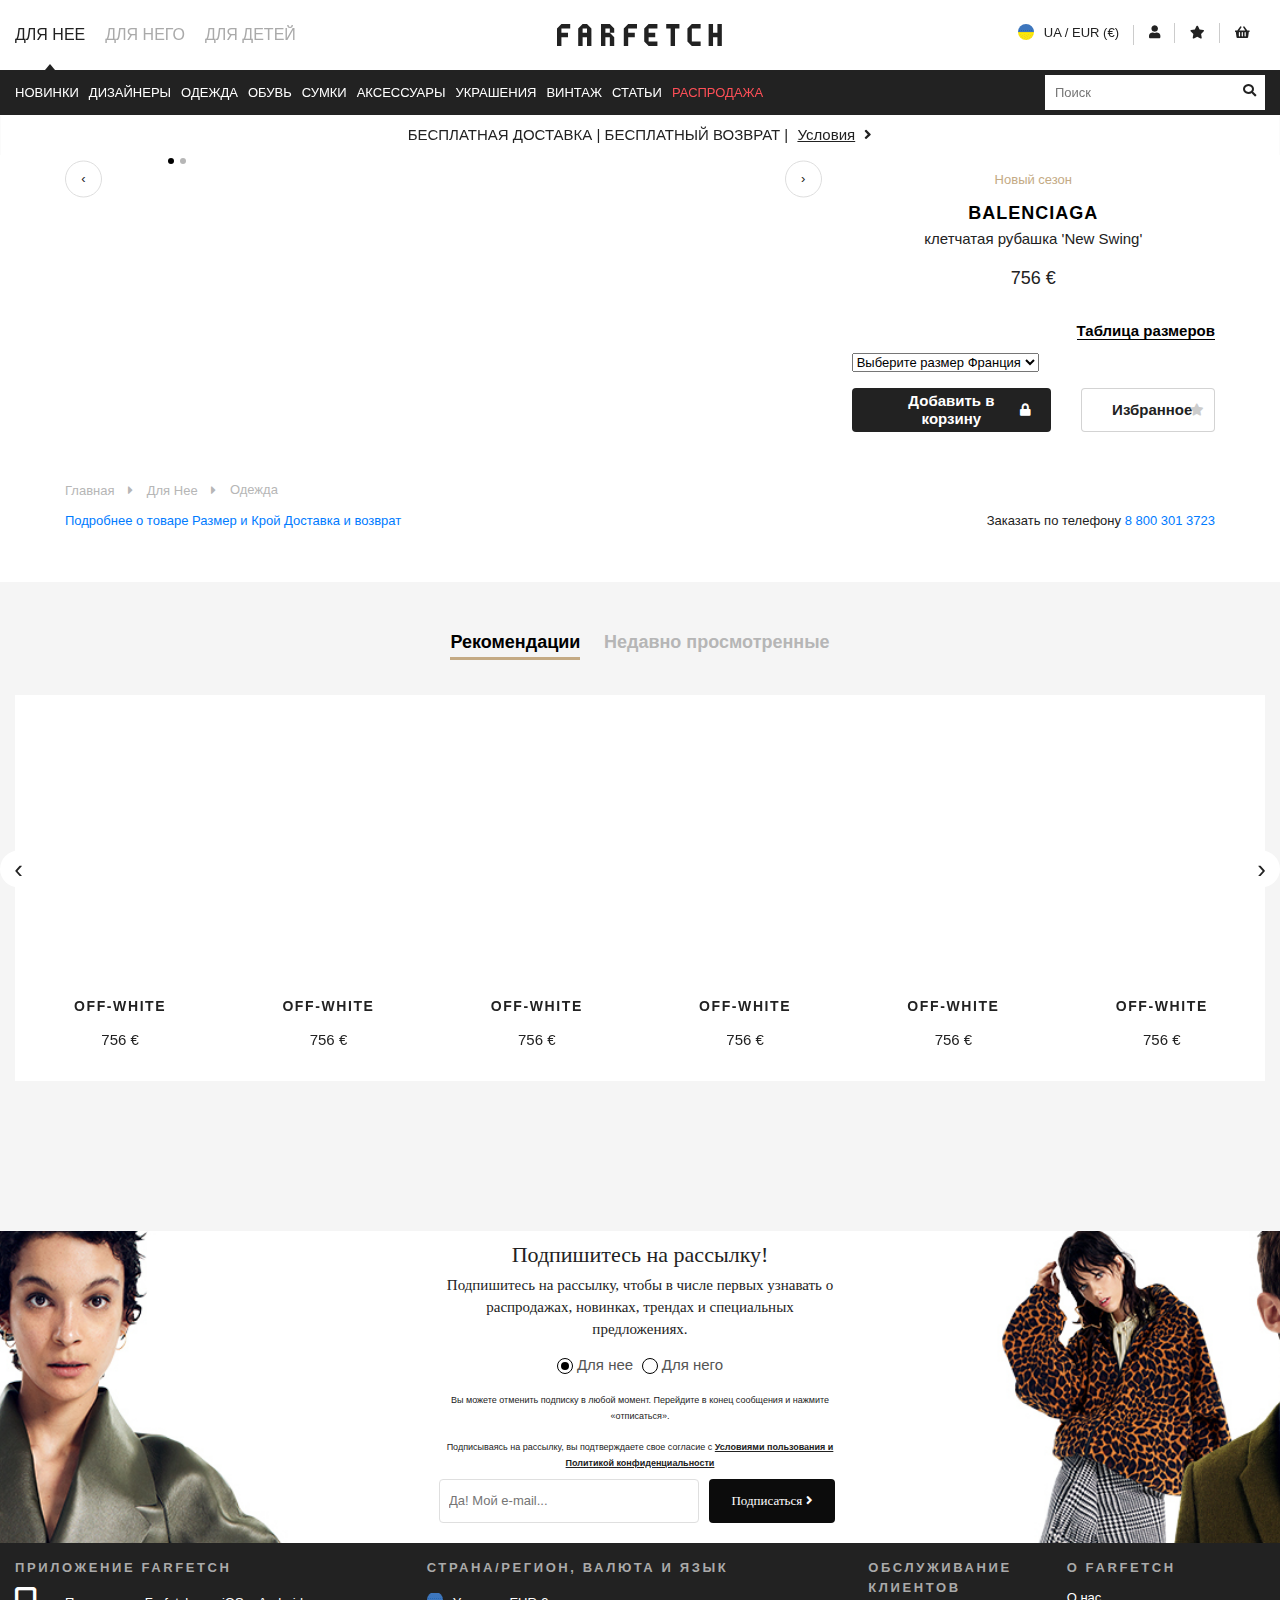
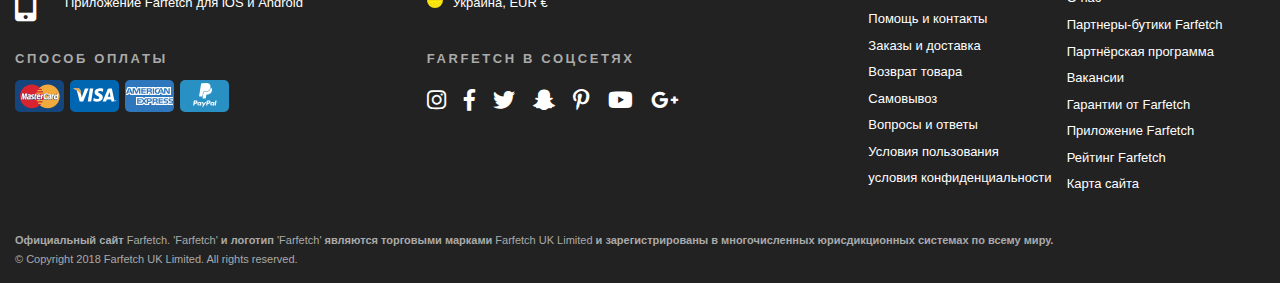
==== commit 3b212104: "правки товаров" ====
--- a/card.html
+++ b/card.html
@@ -1067,6 +1067,19 @@
 									</li>
 								</ul>
 							</div>
+							<div class="card-info">
+								<div class="card-tab row no-gutters align-items-center justify-content-between">
+									<div class="card-tab__menu">
+										<a href="#">Подробнее о товаре</a>
+										<a href="#">Размер и Крой</a>
+										<a href="#">Доставка и возврат</a>
+									</div>
+									<div>
+										Заказать по телефону
+										<a href="#">8 800 301 3723</a>
+									</div>
+								</div>
+							</div>
 						</div>
 					</div>
 					<div class="similar">
--- a/css/main.css
+++ b/css/main.css
@@ -584,12 +584,20 @@
   max-width: 255px;
   margin: 0 auto;
 }
-
+.p-scrollslider__img{
+  text-align: center;
+}
 .p-scrollslider__img img {
-  width: 100%;
-  display: block;
-}
-
+  width: auto !important;
+  max-width: 100%;
+  height: auto;
+  max-height: 300px;
+  display: inline-block;
+}
+.product-img__item > div{
+  width: 100%;
+  text-align: center;
+}
 .p-scrollslider__title {
   font-weight: 700;
   font-family: "Polaris-Condensed-Bold", sans-serif;
@@ -1648,7 +1656,9 @@
 .similar-item{
   padding-bottom: 30px;
 }
-
+.owl-carousel .owl-item img{
+  display: inline-block;
+}
 .similar-content .owl-carousel .owl-item img{
   display: inline-block;
   width: auto;
@@ -1822,4 +1832,4 @@
 .p-breadcrumb--card{
   text-align: left;
   margin-top: 50px;
-}+}
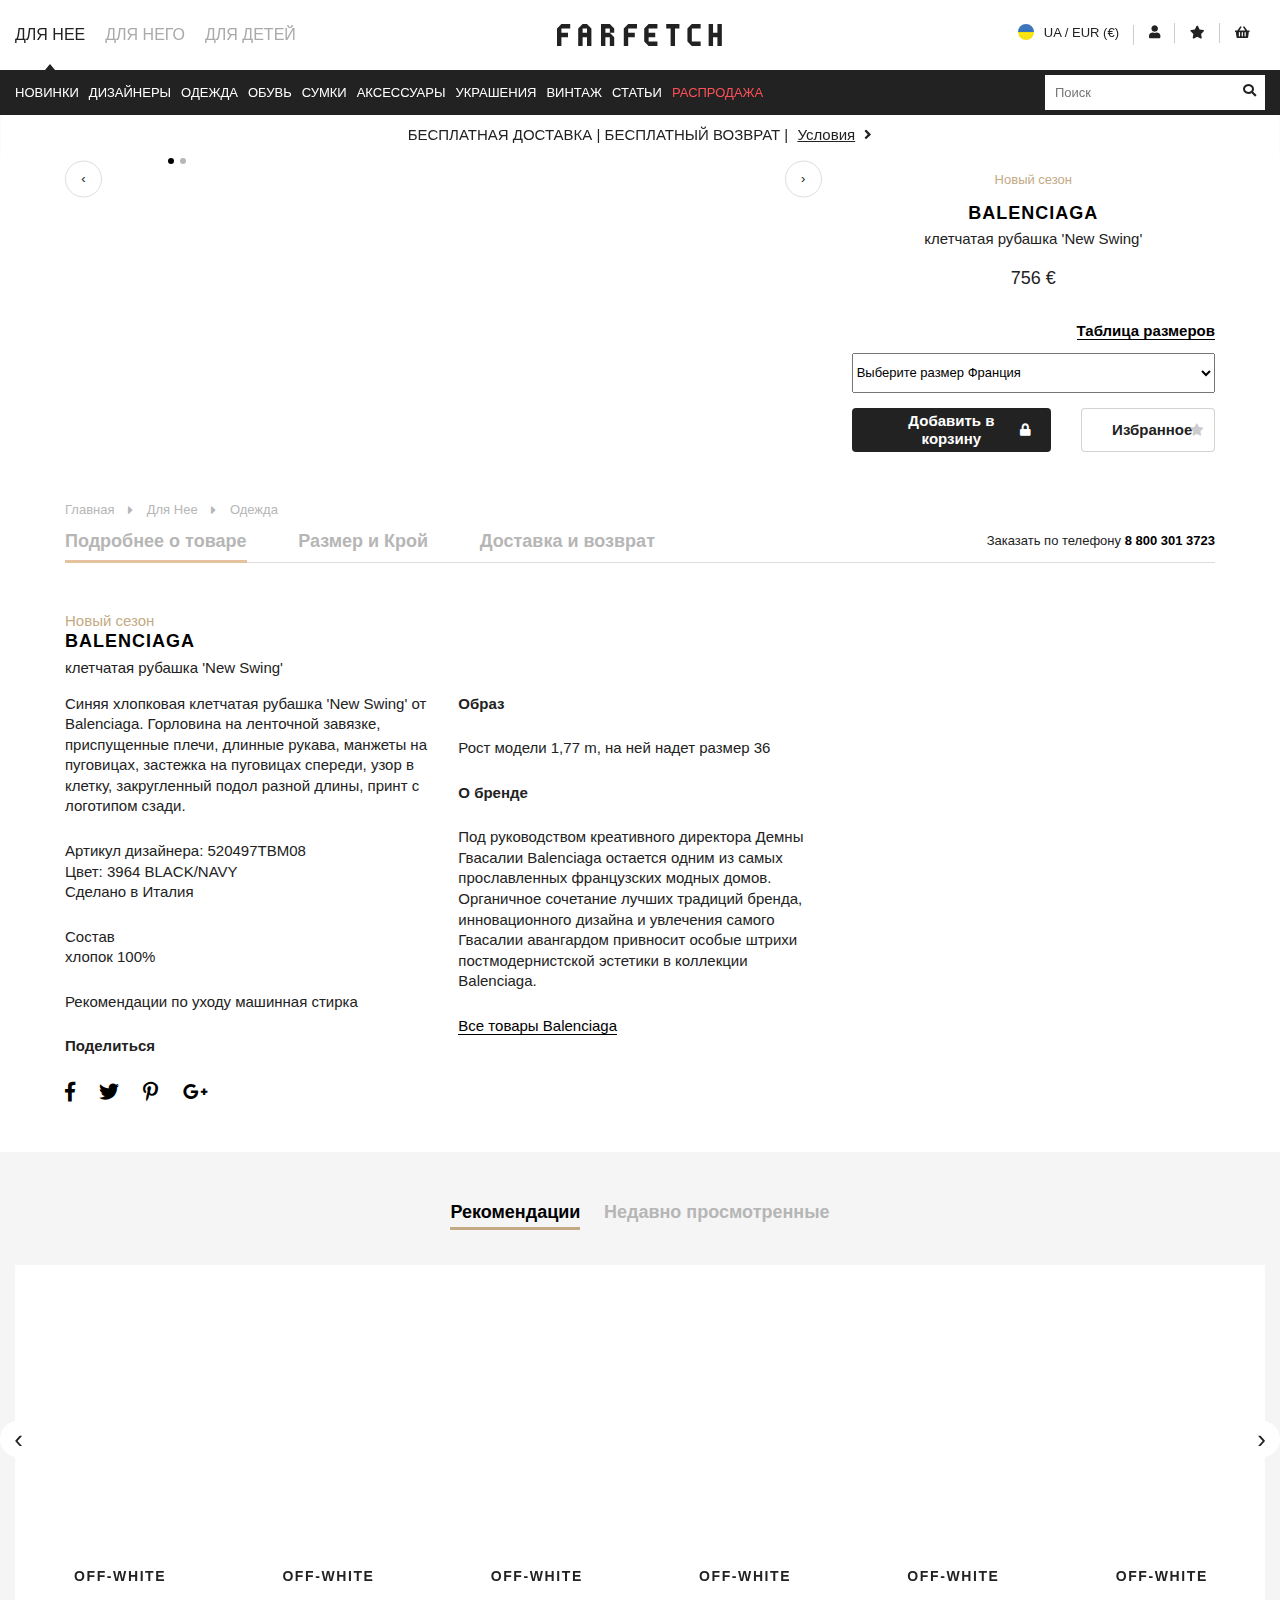
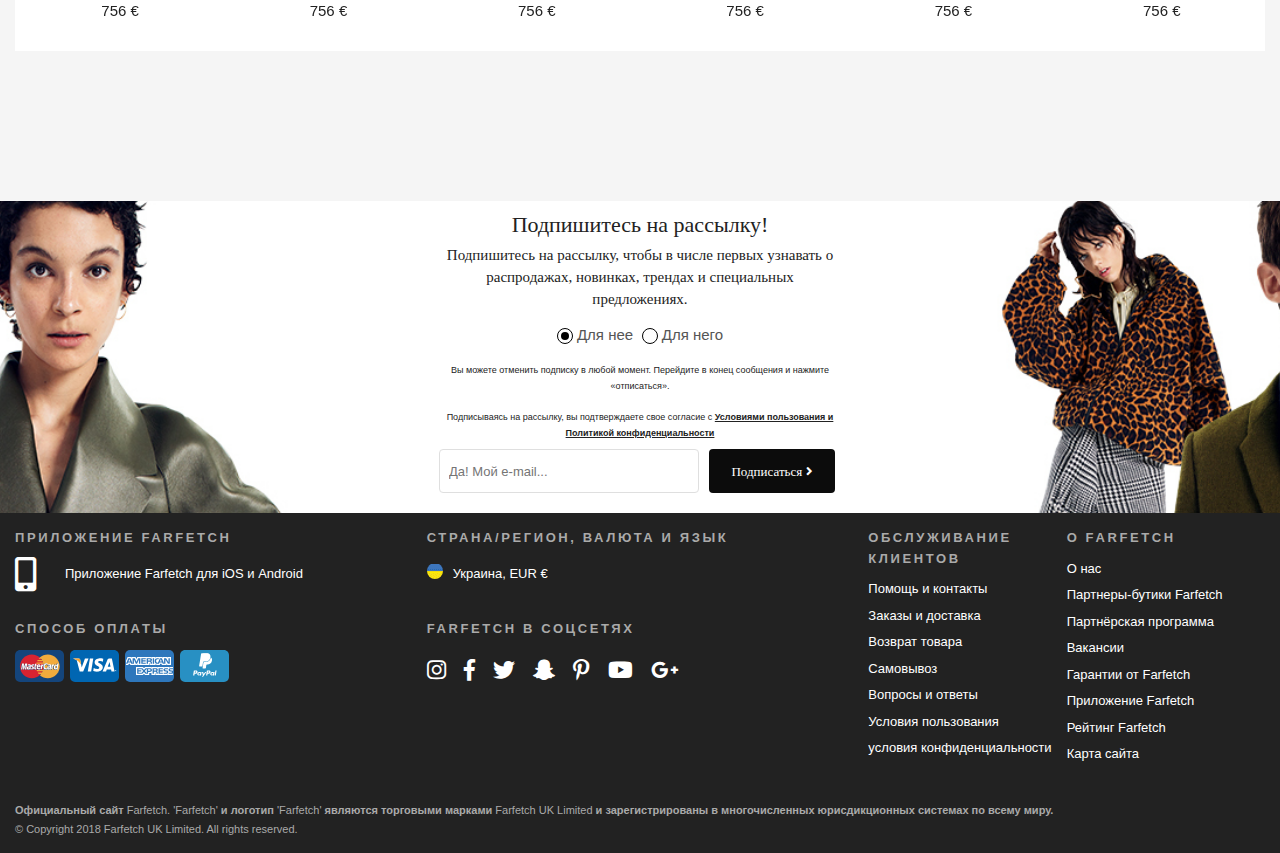
==== commit 7b33d755: "карточка" ====
--- a/card.html
+++ b/card.html
@@ -1070,13 +1070,80 @@
 							<div class="card-info">
 								<div class="card-tab row no-gutters align-items-center justify-content-between">
 									<div class="card-tab__menu">
-										<a href="#">Подробнее о товаре</a>
-										<a href="#">Размер и Крой</a>
-										<a href="#">Доставка и возврат</a>
+										<a href="#" class="card-tab__menu__item active">Подробнее о товаре</a>
+										<a href="#" class="card-tab__menu__item">Размер и Крой</a>
+										<a href="#" class="card-tab__menu__item">Доставка и возврат</a>
 									</div>
-									<div>
+									<div class="card-tab__phone">
 										Заказать по телефону
 										<a href="#">8 800 301 3723</a>
+									</div>
+								</div>
+								<div class="card-tab__content">
+									<div class="card-tab__pane">
+										<div class="row">
+											<div class="col-md-8">
+												<div class="card-tab__header">
+													<div class="p-status">Новый сезон</div>
+													<div class="p-name">
+														<a href="#">Balenciaga</a>
+													</div>
+													<div class="p-category">
+														клетчатая рубашка 'New Swing'
+													</div>
+												</div>
+												<div class="row">
+													<div class="col-md-6">
+														<p>
+															Синяя хлопковая клетчатая рубашка 'New Swing' от Balenciaga. Горловина на ленточной завязке, приспущенные плечи, длинные рукава, манжеты на пуговицах, застежка на пуговицах спереди, узор в клетку, закругленный подол разной длины, принт с логотипом сзади.
+														</p>
+														<p>
+															Артикул дизайнера: 520497TBM08 <br>
+															Цвет: 3964 BLACK/NAVY <br>
+															Сделано в Италия
+														</p>
+														<p>
+															Состав <br>
+															хлопок 100%
+														</p>
+														<p>
+															Рекомендации по yходу машинная стирка
+														</p>
+													</div>
+													<div class="col-md-6">
+														<h6>Образ</h6>
+														<p>
+															Рост модели 1,77 m, на ней надет размер 36
+														</p>
+														<h6>
+															О бренде
+														</h6>
+														<p>
+															Под руководством креативного директора Демны Гвасалии Balenciaga остается одним из самых прославленных французских модных домов. Органичное сочетание лучших традиций бренда, инновационного дизайна и увлечения самого Гвасалии авангардом привносит особые штрихи постмодернистской эстетики в коллекции Balenciaga.
+														</p>
+														<a href="#" class="card-all-link">Все товары Balenciaga</a>
+													</div>
+												</div>
+												<div class="card-subscribe">
+													<h6>Поделиться</h6>
+													<a href="#">
+														<i class="fab fa-facebook-f"></i>
+													</a>
+													<a href="#">
+														<i class="fab fa-twitter"></i>
+													</a>
+													<a href="#">
+														<i class="fab fa-pinterest-p"></i>
+													</a>
+													<a href="#">
+														<i class="fab fa-google-plus-g"></i>
+													</a>
+												</div>
+											</div>
+											<div class="col-md-4">
+												<img src="http://via.placeholder.com/480x640" alt="">
+											</div>
+										</div>
 									</div>
 								</div>
 							</div>
--- a/css/main.css
+++ b/css/main.css
@@ -1833,3 +1833,78 @@
   text-align: left;
   margin-top: 50px;
 }
+.card-tab{
+  margin-bottom: 4.8rem;
+}
+.card-tab__menu__item{
+  position: relative;
+  display: inline-block;
+  vertical-align: middle;
+  color: #b6b6b6;
+  font-weight: 700;
+  font-size: 1.8rem;
+  text-decoration: none !important;
+  margin-right: 4.8rem;
+}
+  .card-tab__menu__item.active:after{
+    content: "";
+    background-color: #e3c29d;
+    width: 100%;
+    height: .3rem;
+    bottom: 0;
+    left: 0;
+    position: absolute;
+    bottom: -11px;
+  }
+.card-tab__menu__item:hover{
+  color: #555;
+}
+.card-tab{
+  padding-bottom: 10px;
+  border-bottom: .1rem solid #ddd;
+}
+.card-tab__pane img{
+  max-width: 100%;
+  height: auto;
+}
+.card-tab__header > div{
+  text-align: left;
+}
+.card-tab__pane{
+  font-size: 15px;
+}
+.card-tab__pane p{
+  margin-bottom: 2.4rem;
+}
+.card-tab__pane h6{
+  font-weight: bold;
+  margin-bottom: 2.4rem;
+}
+.card-subscribe a{
+  display: inline-block;
+  vertical-align: middle;
+  color: #000;
+  font-size: 20px;
+}
+.card-subscribe a{
+  margin-right: 20px;
+}
+.card-all-link{
+  text-decoration: none !important;
+  color: #000 !important;
+  border-bottom: 1px solid;
+}
+.card-all-link:hover{
+  opacity: 0.7;
+}
+.card-tab__phone a{
+  color: #000;
+  font-weight: bold;
+}
+.card-tab__phone a:hover{
+  opacity: 0.8;
+}
+.p-size__select select{
+  width: 100%;
+  height: 40px;
+}